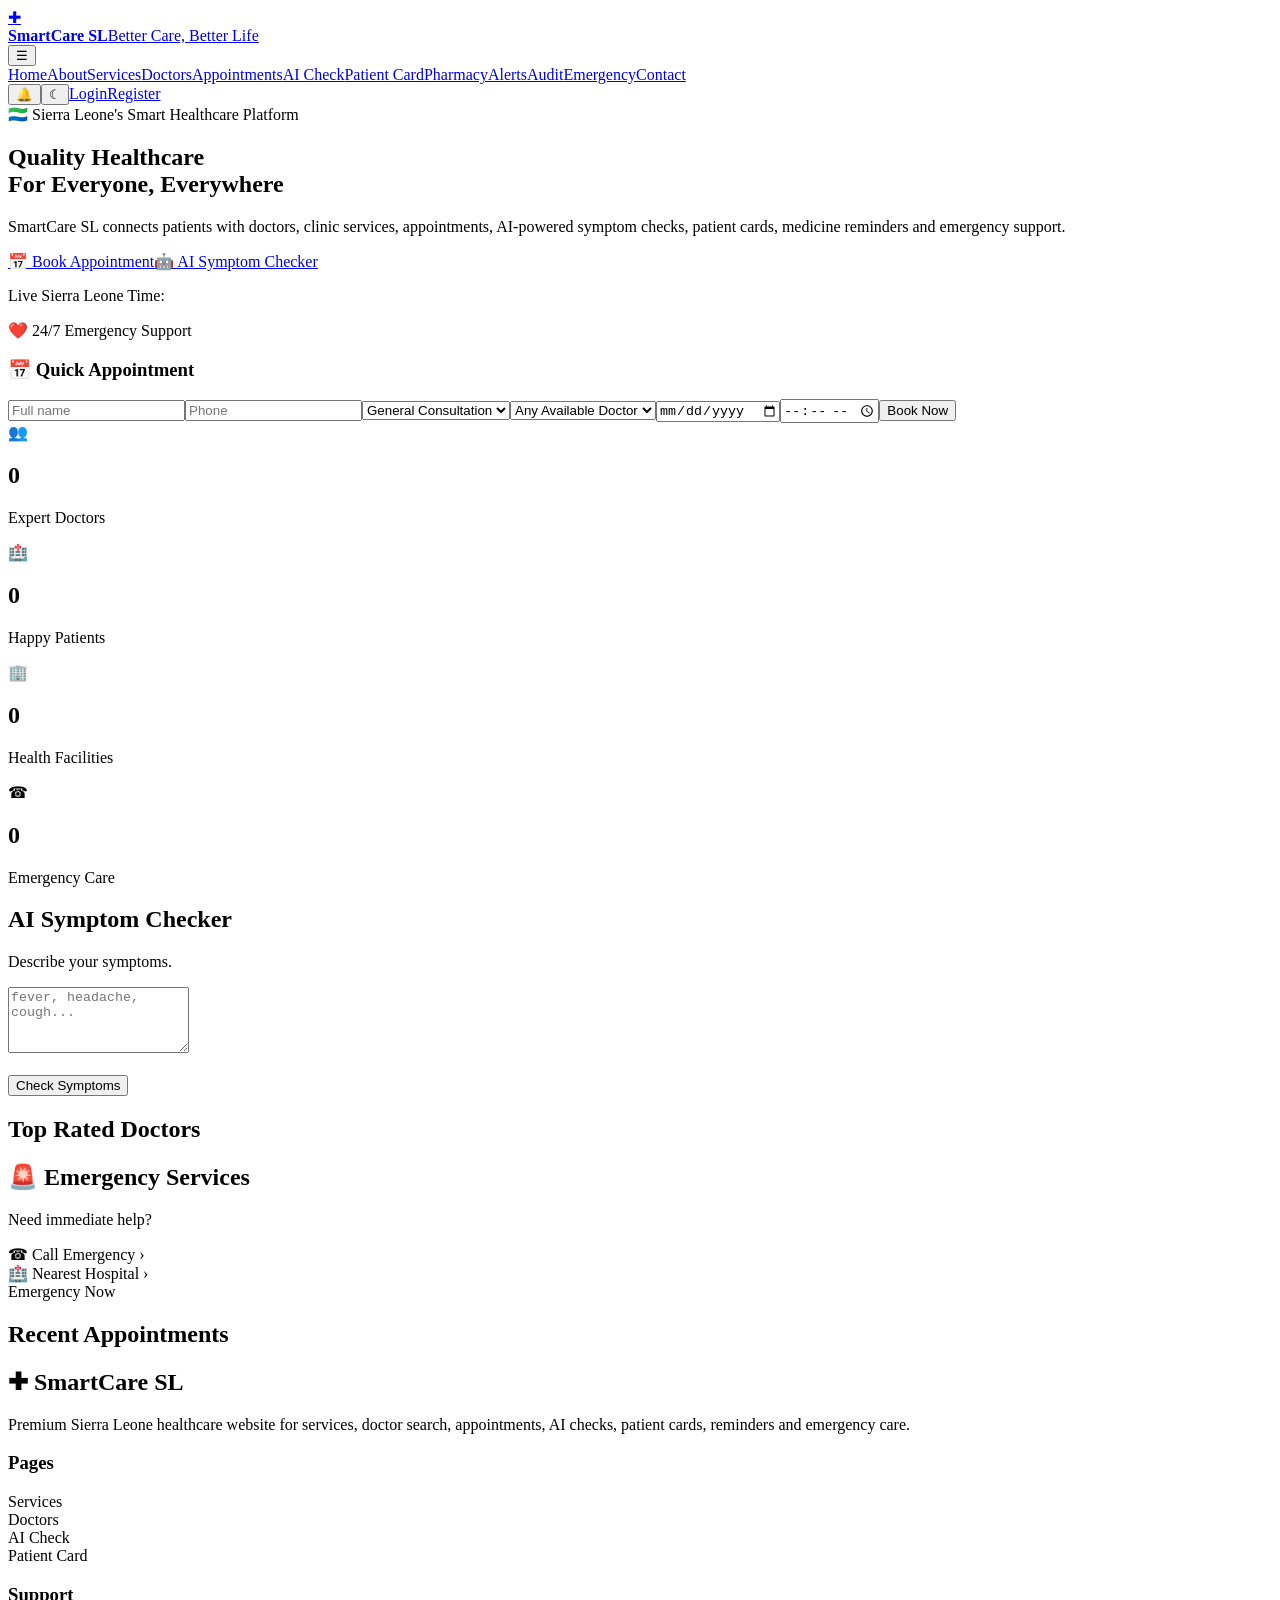
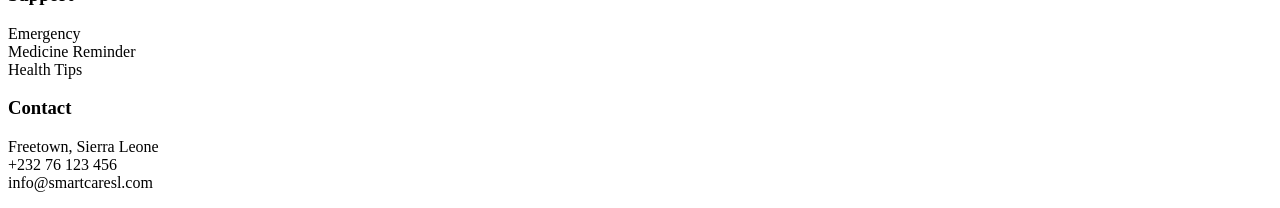
==== index.html @ 4ca28611 "last commit" ====
<!DOCTYPE html><html><head><meta charset="UTF-8"><meta name="viewport" content="width=device-width, initial-scale=1.0"><title>Home | SmartCare SL</title><link rel="stylesheet" href="css/style.css"></head><body><nav class="nav"><div class="container"><a class="logo" href="index.html"><div class="logo-mark">✚</div><div><strong>SmartCare SL</strong><span>Better Care, Better Life</span></div></a><button class="icon-btn mobile" onclick="nav()">☰</button><div class="menu"><a href="index.html">Home</a><a href="about.html">About</a><a href="services.html">Services</a><a href="doctors.html">Doctors</a><a href="appointments.html">Appointments</a><a href="ai-check.html">AI Check</a><a href="patient-card.html">Patient Card</a><a href="pharmacy.html">Pharmacy</a><a href="alerts.html">Alerts</a><a href="audit.html">Audit</a><a href="emergency.html">Emergency</a><a href="contact.html">Contact</a></div><div class="actions"><button class="icon-btn" onclick="location.href='alerts.html'">🔔</button><button class="icon-btn" onclick="toggleDark()">☾</button><a class="btn secondary" href="login.html">Login</a><a class="btn" href="appointments.html">Register</a></div></div></nav><section class="hero"><div class="container"><div><span class="badge">🇸🇱 Sierra Leone's Smart Healthcare Platform</span><h1>Quality Healthcare<br>For <span>Everyone, Everywhere</span></h1><p>SmartCare SL connects patients with doctors, clinic services, appointments, AI-powered symptom checks, patient cards, medicine reminders and emergency support.</p><div class="hero-buttons"><a class="btn" href="appointments.html">📅 Book Appointment</a><a class="btn secondary" href="ai-check.html">🤖 AI Symptom Checker</a></div><p>Live Sierra Leone Time: <b id="clock"></b></p></div><div class="hero-visual"><div class="doctor-card-hero"></div><div class="emergency-chip">❤️ 24/7 Emergency Support</div><div class="appointment-widget"><h3>📅 Quick Appointment</h3><input id="apptName" placeholder="Full name"><input id="apptPhone" placeholder="Phone"><select id="apptService"><option>General Consultation</option><option>Dental Care</option><option>Maternity Care</option><option>Laboratory Services</option></select><select id="apptDoctor"><option>Any Available Doctor</option><option>Dr. Aminata Koroma</option><option>Dr. Ibrahim Kamara</option></select><input id="apptDate" type="date"><input id="apptTime" type="time"><button class="btn" onclick="bookAppointment()">Book Now</button></div></div></div></section><section class="stats"><div class="container stats-grid"><div class="stat"><div class="stat-icon">👥</div><div><h2 data-count="50">0</h2><p>Expert Doctors</p></div></div><div class="stat"><div class="stat-icon">🏥</div><div><h2 data-count="10000">0</h2><p>Happy Patients</p></div></div><div class="stat"><div class="stat-icon">🏢</div><div><h2 data-count="25">0</h2><p>Health Facilities</p></div></div><div class="stat"><div class="stat-icon">☎</div><div><h2 data-count="24">0</h2><p>Emergency Care</p></div></div></div></section><section class="section"><div class="container dashboard-grid"><div class="panel ai-panel"><h2>AI Symptom Checker</h2><p>Describe your symptoms.</p><textarea id="symptomText" rows="4" placeholder="fever, headache, cough..."></textarea><br><br><button class="btn" onclick="checkSymptoms()">Check Symptoms</button><div id="symptomResult"></div></div><div class="panel"><h2>Top Rated Doctors</h2><div class="doctor-row" id="doctorBox"></div></div><div class="panel emergency-panel"><h2>🚨 Emergency Services</h2><p>Need immediate help?</p><div class="em-item">☎ Call Emergency <span>›</span></div><div class="em-item">🏥 Nearest Hospital <span>›</span></div><div class="red-alert">Emergency Now</div></div></div></section><section class="section"><div class="container"><div class="panel"><h2>Recent Appointments</h2><div id="appointmentsList"></div></div></div></section><footer class="footer"><div class="container footer-grid"><div><h2>✚ SmartCare SL</h2><p>Premium Sierra Leone healthcare website for services, doctor search, appointments, AI checks, patient cards, reminders and emergency care.</p></div><div><h3>Pages</h3><a>Services</a><br><a>Doctors</a><br><a>AI Check</a><br><a>Patient Card</a></div><div><h3>Support</h3><a>Emergency</a><br><a>Medicine Reminder</a><br><a>Health Tips</a></div><div><h3>Contact</h3><p>Freetown, Sierra Leone<br>+232 76 123 456<br>info@smartcaresl.com</p></div></div></footer><div id="modal" class="modal hidden"></div><script src="js/app.js"></script></body></html>
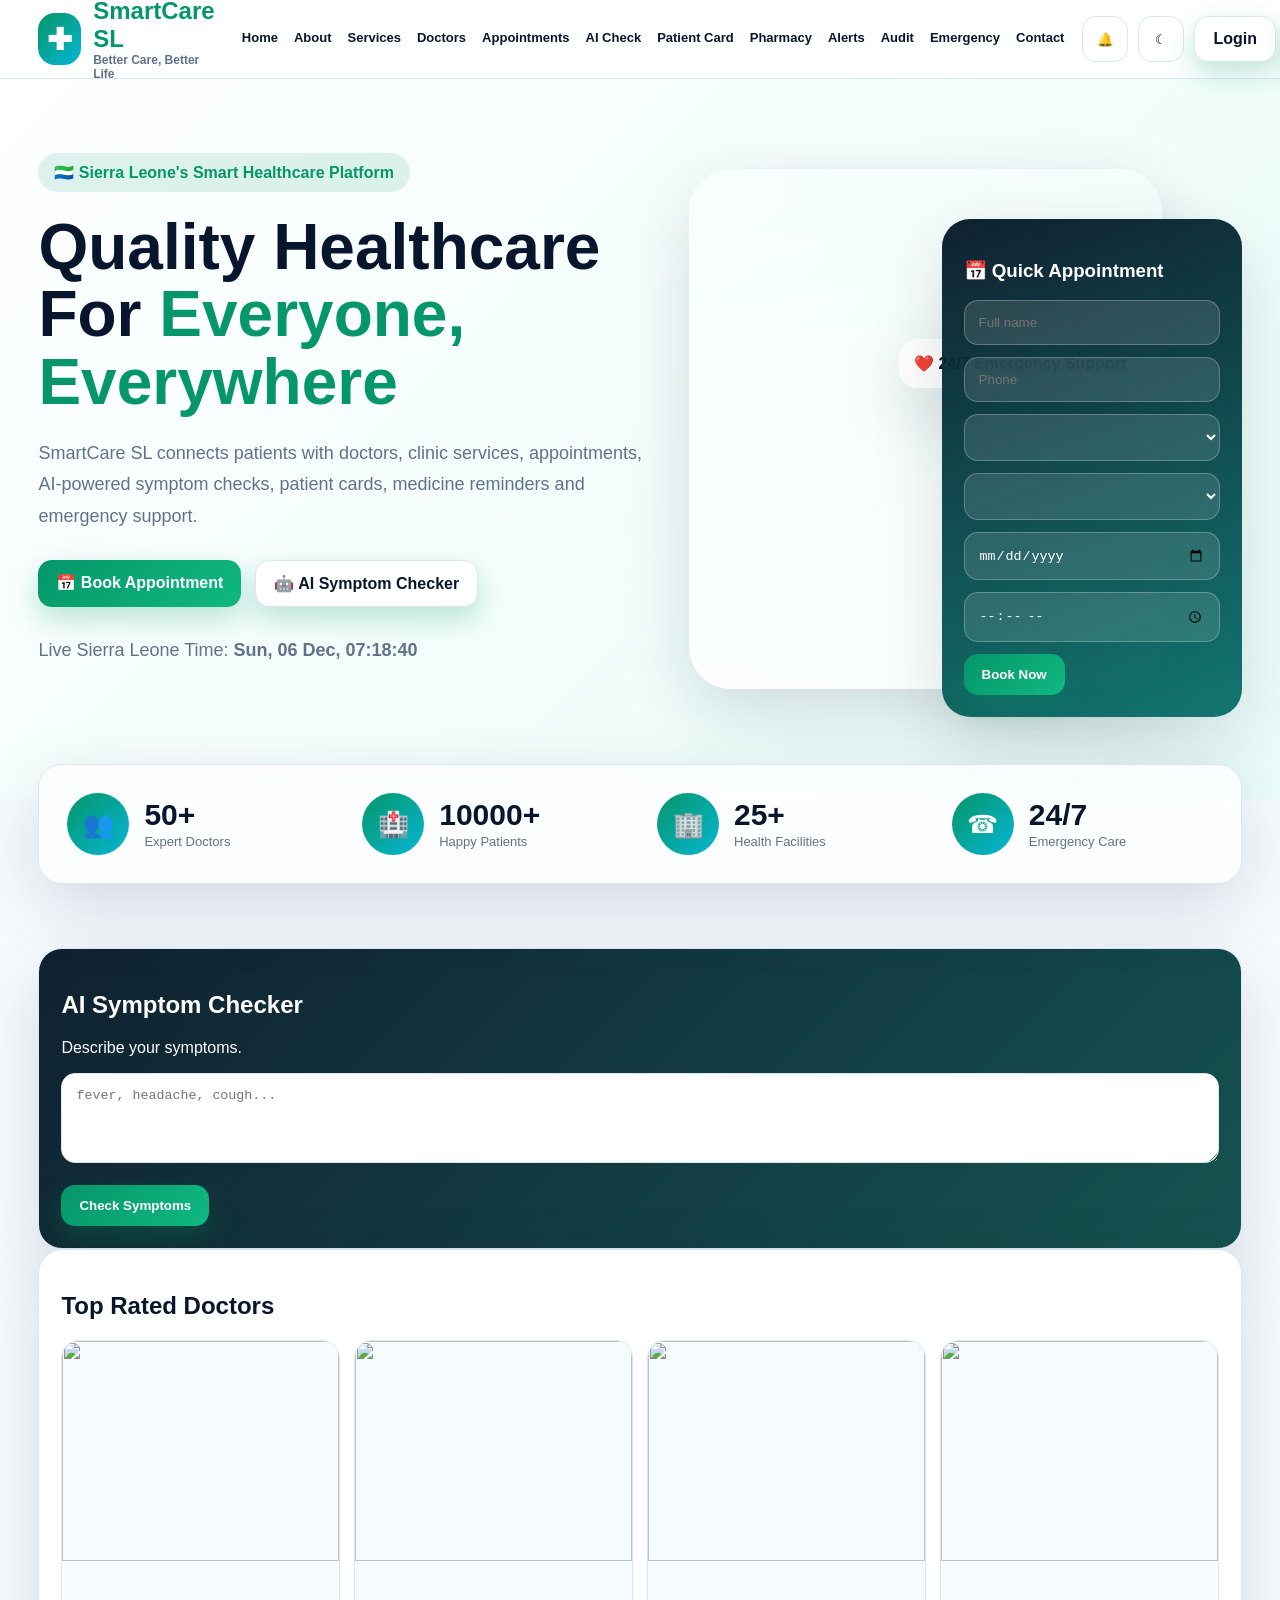
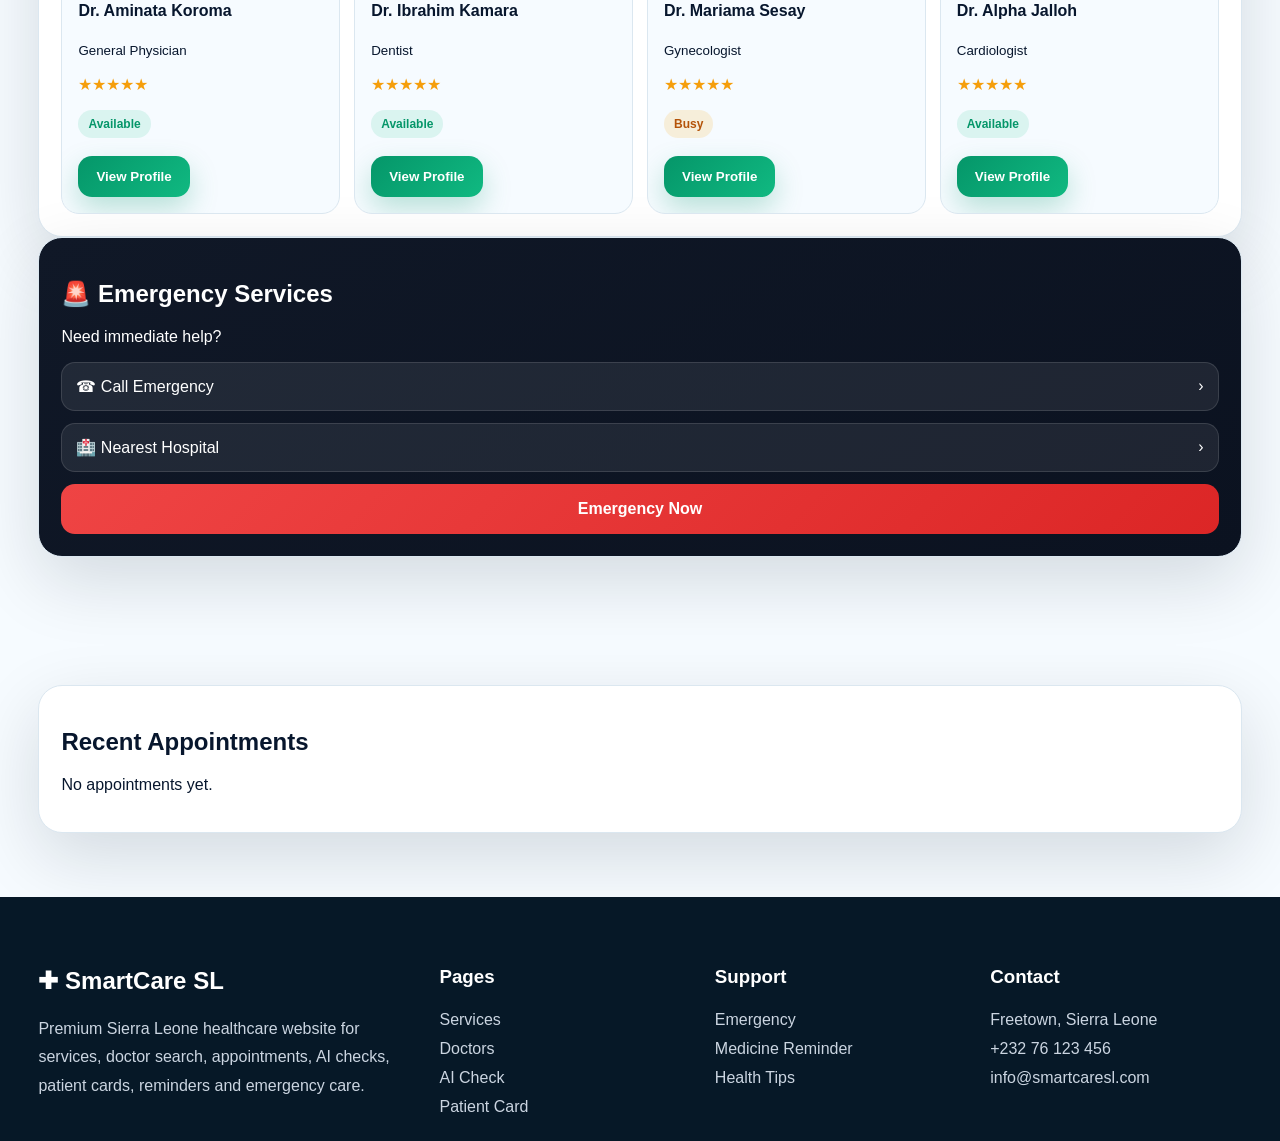
==== commit 446cd79d: "added js and css" ====
--- a/index.html
+++ b/index.html
@@ -1 +1,179 @@
-<!DOCTYPE html><html><head><meta charset="UTF-8"><meta name="viewport" content="width=device-width, initial-scale=1.0"><title>Home | SmartCare SL</title><link rel="stylesheet" href="css/style.css"></head><body><nav class="nav"><div class="container"><a class="logo" href="index.html"><div class="logo-mark">✚</div><div><strong>SmartCare SL</strong><span>Better Care, Better Life</span></div></a><button class="icon-btn mobile" onclick="nav()">☰</button><div class="menu"><a href="index.html">Home</a><a href="about.html">About</a><a href="services.html">Services</a><a href="doctors.html">Doctors</a><a href="appointments.html">Appointments</a><a href="ai-check.html">AI Check</a><a href="patient-card.html">Patient Card</a><a href="pharmacy.html">Pharmacy</a><a href="alerts.html">Alerts</a><a href="audit.html">Audit</a><a href="emergency.html">Emergency</a><a href="contact.html">Contact</a></div><div class="actions"><button class="icon-btn" onclick="location.href='alerts.html'">🔔</button><button class="icon-btn" onclick="toggleDark()">☾</button><a class="btn secondary" href="login.html">Login</a><a class="btn" href="appointments.html">Register</a></div></div></nav><section class="hero"><div class="container"><div><span class="badge">🇸🇱 Sierra Leone's Smart Healthcare Platform</span><h1>Quality Healthcare<br>For <span>Everyone, Everywhere</span></h1><p>SmartCare SL connects patients with doctors, clinic services, appointments, AI-powered symptom checks, patient cards, medicine reminders and emergency support.</p><div class="hero-buttons"><a class="btn" href="appointments.html">📅 Book Appointment</a><a class="btn secondary" href="ai-check.html">🤖 AI Symptom Checker</a></div><p>Live Sierra Leone Time: <b id="clock"></b></p></div><div class="hero-visual"><div class="doctor-card-hero"></div><div class="emergency-chip">❤️ 24/7 Emergency Support</div><div class="appointment-widget"><h3>📅 Quick Appointment</h3><input id="apptName" placeholder="Full name"><input id="apptPhone" placeholder="Phone"><select id="apptService"><option>General Consultation</option><option>Dental Care</option><option>Maternity Care</option><option>Laboratory Services</option></select><select id="apptDoctor"><option>Any Available Doctor</option><option>Dr. Aminata Koroma</option><option>Dr. Ibrahim Kamara</option></select><input id="apptDate" type="date"><input id="apptTime" type="time"><button class="btn" onclick="bookAppointment()">Book Now</button></div></div></div></section><section class="stats"><div class="container stats-grid"><div class="stat"><div class="stat-icon">👥</div><div><h2 data-count="50">0</h2><p>Expert Doctors</p></div></div><div class="stat"><div class="stat-icon">🏥</div><div><h2 data-count="10000">0</h2><p>Happy Patients</p></div></div><div class="stat"><div class="stat-icon">🏢</div><div><h2 data-count="25">0</h2><p>Health Facilities</p></div></div><div class="stat"><div class="stat-icon">☎</div><div><h2 data-count="24">0</h2><p>Emergency Care</p></div></div></div></section><section class="section"><div class="container dashboard-grid"><div class="panel ai-panel"><h2>AI Symptom Checker</h2><p>Describe your symptoms.</p><textarea id="symptomText" rows="4" placeholder="fever, headache, cough..."></textarea><br><br><button class="btn" onclick="checkSymptoms()">Check Symptoms</button><div id="symptomResult"></div></div><div class="panel"><h2>Top Rated Doctors</h2><div class="doctor-row" id="doctorBox"></div></div><div class="panel emergency-panel"><h2>🚨 Emergency Services</h2><p>Need immediate help?</p><div class="em-item">☎ Call Emergency <span>›</span></div><div class="em-item">🏥 Nearest Hospital <span>›</span></div><div class="red-alert">Emergency Now</div></div></div></section><section class="section"><div class="container"><div class="panel"><h2>Recent Appointments</h2><div id="appointmentsList"></div></div></div></section><footer class="footer"><div class="container footer-grid"><div><h2>✚ SmartCare SL</h2><p>Premium Sierra Leone healthcare website for services, doctor search, appointments, AI checks, patient cards, reminders and emergency care.</p></div><div><h3>Pages</h3><a>Services</a><br><a>Doctors</a><br><a>AI Check</a><br><a>Patient Card</a></div><div><h3>Support</h3><a>Emergency</a><br><a>Medicine Reminder</a><br><a>Health Tips</a></div><div><h3>Contact</h3><p>Freetown, Sierra Leone<br>+232 76 123 456<br>info@smartcaresl.com</p></div></div></footer><div id="modal" class="modal hidden"></div><script src="js/app.js"></script></body></html>+<!doctype html>
+<html>
+  <head>
+    <meta charset="UTF-8" />
+    <meta name="viewport" content="width=device-width, initial-scale=1.0" />
+    <title>Home | SmartCare SL</title>
+    <link rel="stylesheet" href="css/style.css" />
+  </head>
+  <body>
+    <nav class="nav">
+      <div class="container">
+        <a class="logo" href="index.html"
+          ><div class="logo-mark">✚</div>
+          <div>
+            <strong>SmartCare SL</strong><span>Better Care, Better Life</span>
+          </div></a
+        ><button class="icon-btn mobile" onclick="nav()">☰</button>
+        <div class="menu">
+          <a href="index.html">Home</a><a href="about.html">About</a
+          ><a href="services.html">Services</a><a href="doctors.html">Doctors</a
+          ><a href="appointments.html">Appointments</a
+          ><a href="ai-check.html">AI Check</a
+          ><a href="patient-card.html">Patient Card</a
+          ><a href="pharmacy.html">Pharmacy</a><a href="alerts.html">Alerts</a
+          ><a href="audit.html">Audit</a><a href="emergency.html">Emergency</a
+          ><a href="contact.html">Contact</a>
+        </div>
+        <div class="actions">
+          <button class="icon-btn" onclick="location.href = 'alerts.html'">
+            🔔</button
+          ><button class="icon-btn" onclick="toggleDark()">☾</button
+          ><a class="btn secondary" href="login.html">Login</a
+          ><a class="btn" href="appointments.html">Register</a>
+        </div>
+      </div>
+    </nav>
+    <section class="hero">
+      <div class="container">
+        <div>
+          <span class="badge">🇸🇱 Sierra Leone's Smart Healthcare Platform</span>
+          <h1>Quality Healthcare<br />For <span>Everyone, Everywhere</span></h1>
+          <p>
+            SmartCare SL connects patients with doctors, clinic services,
+            appointments, AI-powered symptom checks, patient cards, medicine
+            reminders and emergency support.
+          </p>
+          <div class="hero-buttons">
+            <a class="btn" href="appointments.html">📅 Book Appointment</a
+            ><a class="btn secondary" href="ai-check.html"
+              >🤖 AI Symptom Checker</a
+            >
+          </div>
+          <p>Live Sierra Leone Time: <b id="clock"></b></p>
+        </div>
+        <div class="hero-visual">
+          <div class="doctor-card-hero"></div>
+          <div class="emergency-chip">❤️ 24/7 Emergency Support</div>
+          <div class="appointment-widget">
+            <h3>📅 Quick Appointment</h3>
+            <input id="apptName" placeholder="Full name" /><input
+              id="apptPhone"
+              placeholder="Phone"
+            /><select id="apptService">
+              <option>General Consultation</option>
+              <option>Dental Care</option>
+              <option>Maternity Care</option>
+              <option>Laboratory Services</option></select
+            ><select id="apptDoctor">
+              <option>Any Available Doctor</option>
+              <option>Dr. Aminata Koroma</option>
+              <option>Dr. Ibrahim Kamara</option></select
+            ><input id="apptDate" type="date" /><input
+              id="apptTime"
+              type="time"
+            /><button class="btn" onclick="bookAppointment()">Book Now</button>
+          </div>
+        </div>
+      </div>
+    </section>
+    <section class="stats">
+      <div class="container stats-grid">
+        <div class="stat">
+          <div class="stat-icon">👥</div>
+          <div>
+            <h2 data-count="50">0</h2>
+            <p>Expert Doctors</p>
+          </div>
+        </div>
+        <div class="stat">
+          <div class="stat-icon">🏥</div>
+          <div>
+            <h2 data-count="10000">0</h2>
+            <p>Happy Patients</p>
+          </div>
+        </div>
+        <div class="stat">
+          <div class="stat-icon">🏢</div>
+          <div>
+            <h2 data-count="25">0</h2>
+            <p>Health Facilities</p>
+          </div>
+        </div>
+        <div class="stat">
+          <div class="stat-icon">☎</div>
+          <div>
+            <h2 data-count="24">0</h2>
+            <p>Emergency Care</p>
+          </div>
+        </div>
+      </div>
+    </section>
+    <section class="section">
+      <div class="container dashboard-grid">
+        <div class="panel ai-panel">
+          <h2>AI Symptom Checker</h2>
+          <p>Describe your symptoms.</p>
+          <textarea
+            id="symptomText"
+            rows="4"
+            placeholder="fever, headache, cough..."
+          ></textarea
+          ><br /><br /><button class="btn" onclick="checkSymptoms()">
+            Check Symptoms
+          </button>
+          <div id="symptomResult"></div>
+        </div>
+        <div class="panel">
+          <h2>Top Rated Doctors</h2>
+          <div class="doctor-row" id="doctorBox"></div>
+        </div>
+        <div class="panel emergency-panel">
+          <h2>🚨 Emergency Services</h2>
+          <p>Need immediate help?</p>
+          <div class="em-item">☎ Call Emergency <span>›</span></div>
+          <div class="em-item">🏥 Nearest Hospital <span>›</span></div>
+          <div class="red-alert">Emergency Now</div>
+        </div>
+      </div>
+    </section>
+    <section class="section">
+      <div class="container">
+        <div class="panel">
+          <h2>Recent Appointments</h2>
+          <div id="appointmentsList"></div>
+        </div>
+      </div>
+    </section>
+    <footer class="footer">
+      <div class="container footer-grid">
+        <div>
+          <h2>✚ SmartCare SL</h2>
+          <p>
+            Premium Sierra Leone healthcare website for services, doctor search,
+            appointments, AI checks, patient cards, reminders and emergency
+            care.
+          </p>
+        </div>
+        <div>
+          <h3>Pages</h3>
+          <a>Services</a><br /><a>Doctors</a><br /><a>AI Check</a><br /><a
+            >Patient Card</a
+          >
+        </div>
+        <div>
+          <h3>Support</h3>
+          <a>Emergency</a><br /><a>Medicine Reminder</a><br /><a>Health Tips</a>
+        </div>
+        <div>
+          <h3>Contact</h3>
+          <p>
+            Freetown, Sierra Leone<br />+232 76 123 456<br />info@smartcaresl.com
+          </p>
+        </div>
+      </div>
+    </footer>
+    <div id="modal" class="modal hidden"></div>
+    <script src="js/app.js"></script>
+  </body>
+</html>
--- a/css/style.css
+++ b/css/style.css
@@ -0,0 +1,4 @@
+
+:root{--bg:#f6fbff;--card:#fff;--text:#07162d;--muted:#60728a;--line:#dbe7f0;--green:#059669;--green2:#10b981;--cyan:#06b6d4;--red:#ef4444;--orange:#f59e0b;--dark:#061827;--shadow:0 24px 70px rgba(2,20,35,.14)}
+.dark{--bg:#06111f;--card:#0b1f33;--text:#eaf7ff;--muted:#9fb3c8;--line:rgba(255,255,255,.12);--shadow:0 24px 70px rgba(0,0,0,.35)}
+*{box-sizing:border-box}body{margin:0;font-family:Segoe UI,Tahoma,Arial,sans-serif;background:var(--bg);color:var(--text)}a{text-decoration:none;color:inherit}.container{width:min(1240px,94%);margin:auto}.nav{position:sticky;top:0;z-index:50;background:rgba(255,255,255,.86);backdrop-filter:blur(18px);border-bottom:1px solid var(--line)}.dark .nav{background:rgba(8,25,43,.86)}.nav .container{height:78px;display:flex;align-items:center;justify-content:space-between;gap:18px}.logo{display:flex;align-items:center;gap:12px;font-weight:900}.logo-mark{width:52px;height:52px;border-radius:17px;background:linear-gradient(135deg,var(--green),var(--cyan));color:white;display:grid;place-items:center;font-size:30px}.logo strong{font-size:24px;color:var(--green)}.logo span{display:block;font-size:12px;color:var(--muted)}.menu{display:flex;gap:16px;font-size:13px;font-weight:800}.menu a{padding:28px 0;border-bottom:3px solid transparent;white-space:nowrap}.menu a:hover{color:var(--green);border-bottom-color:var(--green)}.actions{display:flex;gap:10px}.btn{border:0;border-radius:14px;padding:13px 18px;font-weight:900;cursor:pointer;background:linear-gradient(135deg,var(--green),var(--green2));color:white;box-shadow:0 12px 28px rgba(5,150,105,.25)}.btn.secondary{background:var(--card);color:var(--text);border:1px solid var(--line)}.btn.red{background:linear-gradient(135deg,#ef4444,#dc2626)}.icon-btn{width:46px;height:46px;border-radius:14px;border:1px solid var(--line);background:var(--card);display:grid;place-items:center;cursor:pointer}.mobile{display:none}.hero{min-height:720px;background:linear-gradient(135deg,rgba(255,255,255,.90),rgba(221,253,245,.55)),url('https://images.unsplash.com/photo-1505751172876-fa1923c5c528?auto=format&fit=crop&w=1800&q=80') center/cover}.dark .hero{background:linear-gradient(135deg,rgba(6,17,31,.92),rgba(6,40,50,.75)),url('https://images.unsplash.com/photo-1505751172876-fa1923c5c528?auto=format&fit=crop&w=1800&q=80') center/cover}.hero .container{display:grid;grid-template-columns:1.05fr .95fr;gap:40px;align-items:center;padding:70px 0 35px}.badge{display:inline-flex;background:rgba(5,150,105,.12);color:var(--green);padding:10px 16px;border-radius:999px;font-weight:900}.hero h1{font-size:64px;line-height:1.05;margin:22px 0}.hero h1 span{color:var(--green)}.hero p{font-size:18px;line-height:1.75;color:var(--muted)}.hero-buttons{display:flex;gap:14px;margin:28px 0;flex-wrap:wrap}.hero-visual{position:relative;min-height:540px}.doctor-card-hero{position:absolute;inset:20px 80px 0 0;border-radius:42px;background:linear-gradient(180deg,rgba(255,255,255,.15),rgba(255,255,255,.8)),url('https://images.unsplash.com/photo-1559839734-2b71ea197ec2?auto=format&fit=crop&w=900&q=80') center/cover;box-shadow:var(--shadow)}.appointment-widget{position:absolute;right:0;top:70px;width:300px;background:linear-gradient(160deg,rgba(6,24,39,.96),rgba(5,110,103,.94));color:white;border-radius:28px;padding:22px;box-shadow:var(--shadow)}.appointment-widget input,.appointment-widget select{background:rgba(255,255,255,.12);border:1px solid rgba(255,255,255,.25);color:white;margin-bottom:12px}.appointment-widget option{color:#111}.emergency-chip{position:absolute;left:210px;top:190px;background:var(--card);border-radius:18px;padding:15px;box-shadow:var(--shadow);font-weight:900}.stats{margin-top:-35px;position:relative;z-index:3}.stats-grid{display:grid;grid-template-columns:repeat(4,1fr);gap:14px;background:rgba(255,255,255,.75);backdrop-filter:blur(18px);border:1px solid var(--line);border-radius:24px;padding:18px;box-shadow:var(--shadow)}.stat{display:flex;gap:15px;align-items:center;padding:10px}.stat-icon{width:62px;height:62px;border-radius:50%;display:grid;place-items:center;color:white;font-size:25px;background:linear-gradient(135deg,var(--green),var(--cyan))}.stat h2{margin:0;font-size:30px}.stat p{margin:2px 0;color:var(--muted);font-size:13px}.section{padding:64px 0}.page-hero{padding:70px 0;background:linear-gradient(135deg,var(--green),var(--cyan));color:white;text-align:center}.page-hero h1{font-size:46px;margin:0}.grid{display:grid;gap:22px}.dashboard-grid{grid-template-columns:1fr 1.45fr .95fr}.card-grid{grid-template-columns:repeat(3,1fr)}.doctor-row{display:grid;grid-template-columns:repeat(4,1fr);gap:14px}.panel,.card,.med-card{background:var(--card);border:1px solid var(--line);border-radius:24px;box-shadow:var(--shadow);padding:22px;overflow:hidden}.card{padding:0;transition:.25s}.card:hover{transform:translateY(-8px)}.card img,.doc-mini img{height:220px;width:100%;object-fit:cover}.doc-mini{border:1px solid var(--line);border-radius:18px;overflow:hidden;background:var(--bg)}.doc-mini div,.card-body{padding:16px}.ai-panel{background:linear-gradient(135deg,rgba(6,24,39,.96),rgba(4,70,68,.93));color:white}.emergency-panel{background:linear-gradient(150deg,#101827,#0b1220);color:white}.em-item{background:rgba(255,255,255,.08);border:1px solid rgba(255,255,255,.12);border-radius:14px;padding:14px;margin:12px 0;display:flex;justify-content:space-between}.red-alert{background:linear-gradient(135deg,#ef4444,#dc2626);padding:16px;border-radius:14px;text-align:center;font-weight:900}.search-tools{display:grid;grid-template-columns:1.3fr 1fr 1fr;gap:14px;margin-bottom:22px}.form-grid{display:grid;grid-template-columns:1fr 1fr;gap:24px}.form{display:grid;gap:14px}input,select,textarea{width:100%;border:1px solid var(--line);border-radius:14px;padding:14px;background:var(--card);color:var(--text);outline:0}.card-preview{min-height:220px;background:var(--bg);border:1px dashed var(--line);border-radius:18px;padding:18px}.patient-card{background:var(--card);border:2px solid var(--green);border-radius:18px;padding:18px}.patient-head{display:flex;justify-content:space-between;font-weight:900;color:var(--green)}.patient-body{display:grid;grid-template-columns:110px 1fr 88px;gap:15px;align-items:center}.photo-box{height:110px;border-radius:14px;background:#dff7f0;display:grid;place-items:center;overflow:hidden}.photo-box img{width:100%;height:100%;object-fit:cover}.qr{width:88px;height:88px;background:repeating-linear-gradient(45deg,#111 0 5px,#fff 5px 10px)}.status-pill{display:inline-flex;border-radius:999px;padding:7px 10px;font-size:12px;font-weight:900;background:rgba(16,185,129,.12);color:var(--green)}.status-pill.warn{background:rgba(245,158,11,.15);color:#b45309}.status-pill.red{background:rgba(239,68,68,.14);color:#dc2626}.actions-row{display:flex;flex-wrap:wrap;gap:10px;margin-top:14px}.modal{position:fixed;inset:0;background:rgba(2,6,23,.58);display:grid;place-items:center;z-index:200;padding:18px}.modal.hidden{display:none}.modal-card{width:min(760px,96%);max-height:88vh;overflow:auto;background:var(--card);border:1px solid var(--line);border-radius:24px;box-shadow:var(--shadow);padding:24px}.modal-head{display:flex;justify-content:space-between}.close-btn{border:0;background:var(--red);color:white;border-radius:12px;padding:10px 14px;cursor:pointer;font-weight:900}.detail-grid{display:grid;grid-template-columns:repeat(2,minmax(180px,1fr));gap:12px}.detail-item{background:var(--bg);border:1px solid var(--line);border-radius:16px;padding:13px}.table-wrap{overflow:auto}.data-table{width:100%;border-collapse:collapse;min-width:780px}.data-table th,.data-table td{padding:14px;border-bottom:1px solid var(--line);text-align:left}.data-table th{background:rgba(16,185,129,.08);color:var(--green)}.low-stock{border-left:6px solid var(--red)}.audit-line{display:flex;gap:12px;align-items:flex-start;background:var(--card);border:1px solid var(--line);border-radius:16px;padding:14px;margin-bottom:10px}.audit-dot{width:14px;height:14px;background:var(--green);border-radius:50%;margin-top:5px}.toast{position:fixed;right:22px;bottom:22px;background:linear-gradient(135deg,var(--green),var(--cyan));color:white;padding:14px 18px;border-radius:16px;box-shadow:var(--shadow);z-index:999;font-weight:900}.hidden{display:none!important}.stars{color:#f59e0b}.footer{background:var(--dark);color:white;padding:50px 0 20px}.footer-grid{display:grid;grid-template-columns:1.5fr repeat(3,1fr);gap:24px}.footer p,.footer a{color:#cbd5e1;line-height:1.8}@media(max-width:1000px){.mobile{display:grid}.menu{display:none;position:absolute;top:78px;left:0;right:0;background:var(--card);flex-direction:column;padding:15px}.menu.open{display:flex}.actions .btn{display:none}.hero .container,.dashboard-grid,.form-grid{grid-template-columns:1fr}.hero h1{font-size:44px}.appointment-widget,.emergency-chip,.doctor-card-hero{position:relative;inset:auto;margin:16px 0}.hero-visual{min-height:auto}.stats-grid,.card-grid,.doctor-row,.footer-grid{grid-template-columns:1fr 1fr}}@media(max-width:640px){.stats-grid,.card-grid,.doctor-row,.footer-grid,.search-tools{grid-template-columns:1fr}.hero h1{font-size:36px}.patient-body,.detail-grid{grid-template-columns:1fr}}
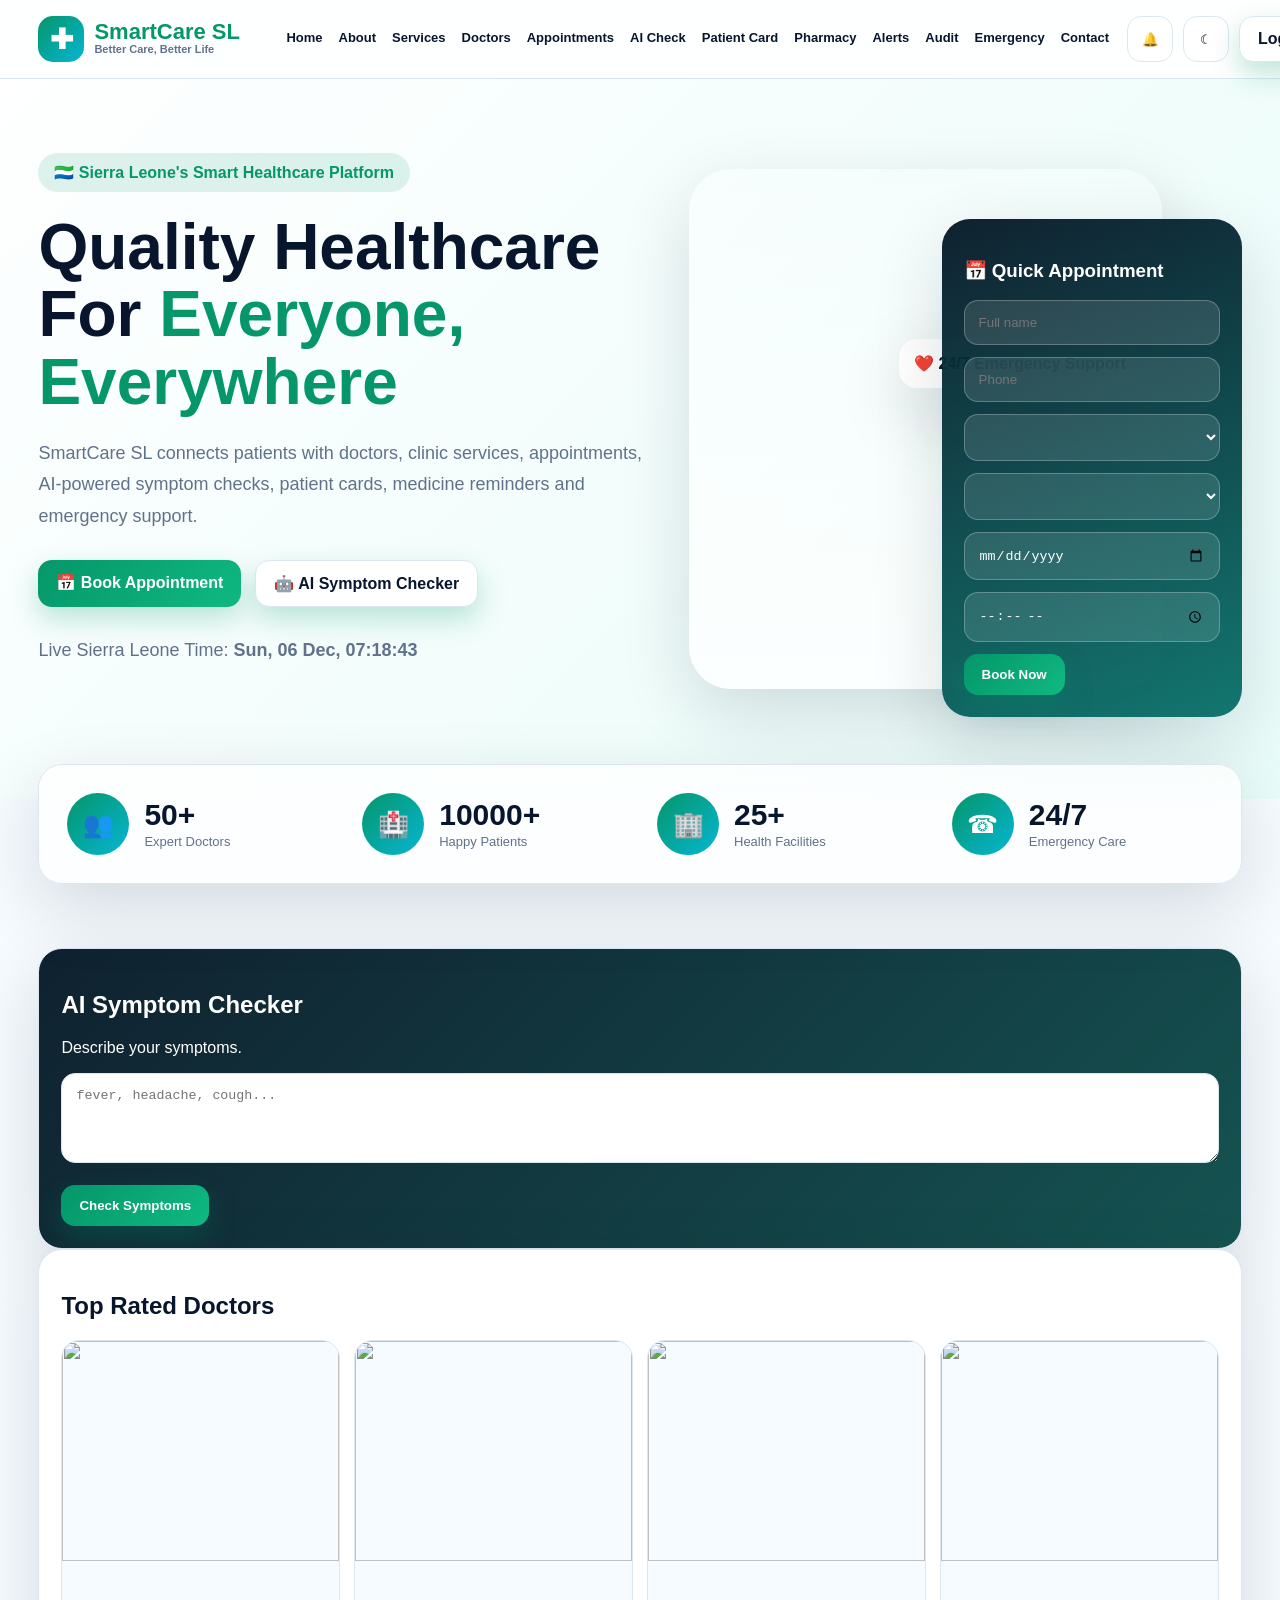
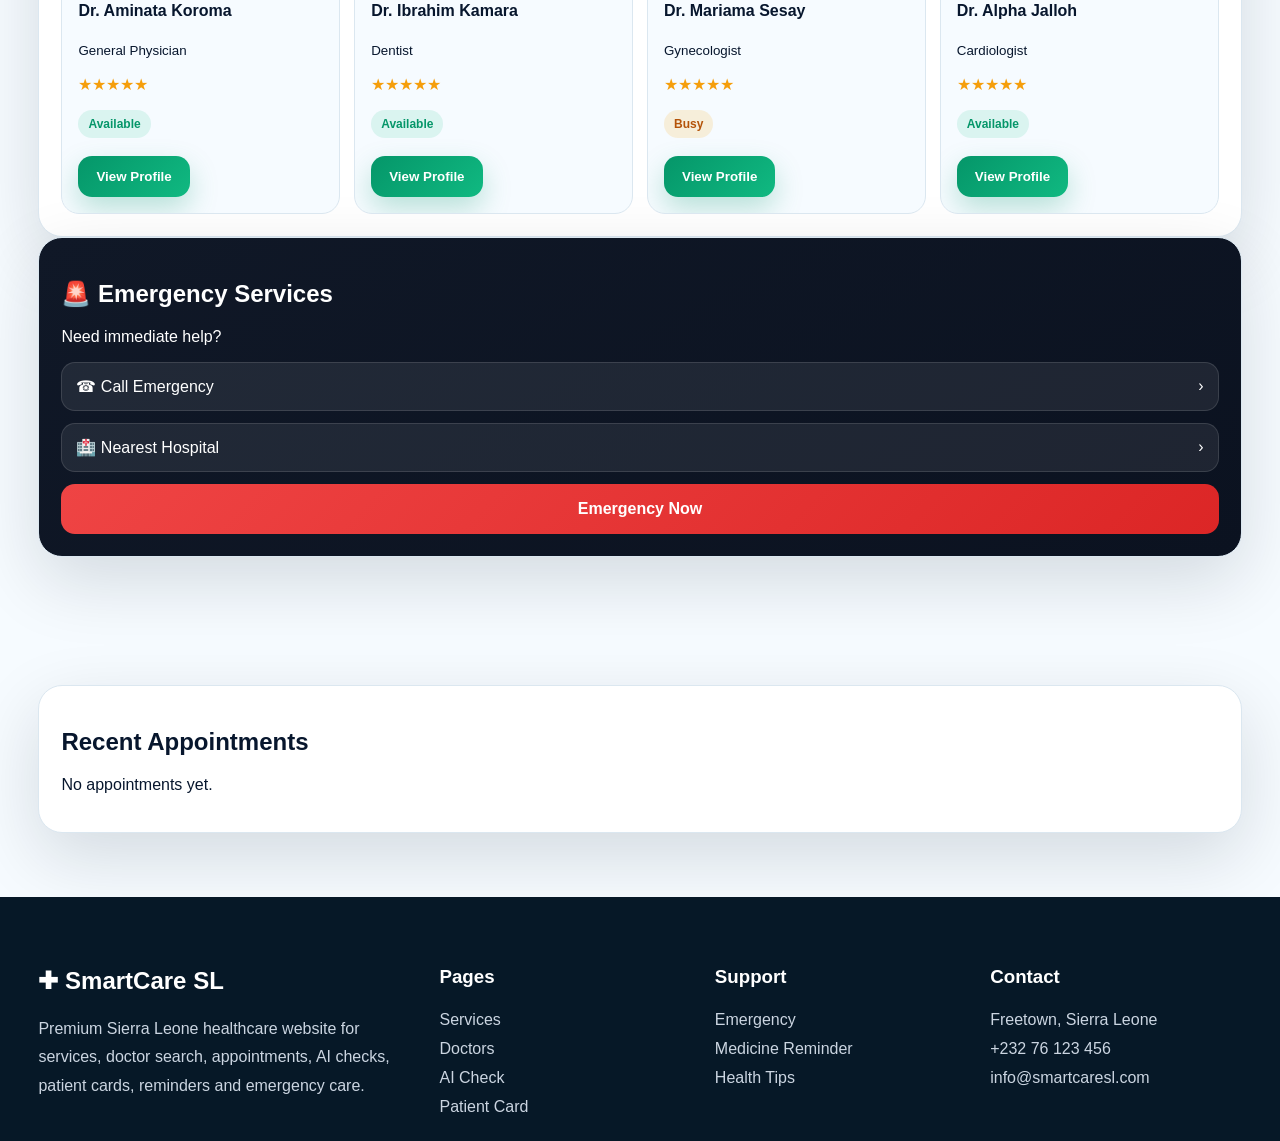
==== commit f1a328b7: "updated website" ====
--- a/index.html
+++ b/index.html
@@ -13,7 +13,7 @@
           ><div class="logo-mark">✚</div>
           <div>
             <strong>SmartCare SL</strong><span>Better Care, Better Life</span>
-          </div></a
+          </div></a 
         ><button class="icon-btn mobile" onclick="nav()">☰</button>
         <div class="menu">
           <a href="index.html">Home</a><a href="about.html">About</a
--- a/css/style.css
+++ b/css/style.css
@@ -1,4 +1,651 @@
+:root {
+  --bg: #f6fbff;
+  --card: #fff;
+  --text: #07162d;
+  --muted: #60728a;
+  --line: #dbe7f0;
+  --green: #059669;
+  --green2: #10b981;
+  --cyan: #06b6d4;
+  --red: #ef4444;
+  --orange: #f59e0b;
+  --dark: #061827;
+  --shadow: 0 24px 70px rgba(2, 20, 35, 0.14);
+}
+.dark {
+  --bg: #06111f;
+  --card: #0b1f33;
+  --text: #eaf7ff;
+  --muted: #9fb3c8;
+  --line: rgba(255, 255, 255, 0.12);
+  --shadow: 0 24px 70px rgba(0, 0, 0, 0.35);
+}
+* {
+  box-sizing: border-box;
+}
+body {
+  margin: 0;
+  font-family:
+    Segoe UI,
+    Tahoma,
+    Arial,
+    sans-serif;
+  background: var(--bg);
+  color: var(--text);
+}
+a {
+  text-decoration: none;
+  color: inherit;
+}
+.container {
+  width: min(1240px, 94%);
+  margin: auto;
+}
+.nav {
+  position: sticky;
+  top: 0;
+  z-index: 50;
+  background: rgba(255, 255, 255, 0.86);
+  backdrop-filter: blur(18px);
+  border-bottom: 1px solid var(--line);
+}
+.dark .nav {
+  background: rgba(8, 25, 43, 0.86);
+}
+.nav .container {
+  height: 78px;
+  display: flex;
+  align-items: center;
+  justify-content: space-between;
+  gap: 18px;
+}
 
-:root{--bg:#f6fbff;--card:#fff;--text:#07162d;--muted:#60728a;--line:#dbe7f0;--green:#059669;--green2:#10b981;--cyan:#06b6d4;--red:#ef4444;--orange:#f59e0b;--dark:#061827;--shadow:0 24px 70px rgba(2,20,35,.14)}
-.dark{--bg:#06111f;--card:#0b1f33;--text:#eaf7ff;--muted:#9fb3c8;--line:rgba(255,255,255,.12);--shadow:0 24px 70px rgba(0,0,0,.35)}
-*{box-sizing:border-box}body{margin:0;font-family:Segoe UI,Tahoma,Arial,sans-serif;background:var(--bg);color:var(--text)}a{text-decoration:none;color:inherit}.container{width:min(1240px,94%);margin:auto}.nav{position:sticky;top:0;z-index:50;background:rgba(255,255,255,.86);backdrop-filter:blur(18px);border-bottom:1px solid var(--line)}.dark .nav{background:rgba(8,25,43,.86)}.nav .container{height:78px;display:flex;align-items:center;justify-content:space-between;gap:18px}.logo{display:flex;align-items:center;gap:12px;font-weight:900}.logo-mark{width:52px;height:52px;border-radius:17px;background:linear-gradient(135deg,var(--green),var(--cyan));color:white;display:grid;place-items:center;font-size:30px}.logo strong{font-size:24px;color:var(--green)}.logo span{display:block;font-size:12px;color:var(--muted)}.menu{display:flex;gap:16px;font-size:13px;font-weight:800}.menu a{padding:28px 0;border-bottom:3px solid transparent;white-space:nowrap}.menu a:hover{color:var(--green);border-bottom-color:var(--green)}.actions{display:flex;gap:10px}.btn{border:0;border-radius:14px;padding:13px 18px;font-weight:900;cursor:pointer;background:linear-gradient(135deg,var(--green),var(--green2));color:white;box-shadow:0 12px 28px rgba(5,150,105,.25)}.btn.secondary{background:var(--card);color:var(--text);border:1px solid var(--line)}.btn.red{background:linear-gradient(135deg,#ef4444,#dc2626)}.icon-btn{width:46px;height:46px;border-radius:14px;border:1px solid var(--line);background:var(--card);display:grid;place-items:center;cursor:pointer}.mobile{display:none}.hero{min-height:720px;background:linear-gradient(135deg,rgba(255,255,255,.90),rgba(221,253,245,.55)),url('https://images.unsplash.com/photo-1505751172876-fa1923c5c528?auto=format&fit=crop&w=1800&q=80') center/cover}.dark .hero{background:linear-gradient(135deg,rgba(6,17,31,.92),rgba(6,40,50,.75)),url('https://images.unsplash.com/photo-1505751172876-fa1923c5c528?auto=format&fit=crop&w=1800&q=80') center/cover}.hero .container{display:grid;grid-template-columns:1.05fr .95fr;gap:40px;align-items:center;padding:70px 0 35px}.badge{display:inline-flex;background:rgba(5,150,105,.12);color:var(--green);padding:10px 16px;border-radius:999px;font-weight:900}.hero h1{font-size:64px;line-height:1.05;margin:22px 0}.hero h1 span{color:var(--green)}.hero p{font-size:18px;line-height:1.75;color:var(--muted)}.hero-buttons{display:flex;gap:14px;margin:28px 0;flex-wrap:wrap}.hero-visual{position:relative;min-height:540px}.doctor-card-hero{position:absolute;inset:20px 80px 0 0;border-radius:42px;background:linear-gradient(180deg,rgba(255,255,255,.15),rgba(255,255,255,.8)),url('https://images.unsplash.com/photo-1559839734-2b71ea197ec2?auto=format&fit=crop&w=900&q=80') center/cover;box-shadow:var(--shadow)}.appointment-widget{position:absolute;right:0;top:70px;width:300px;background:linear-gradient(160deg,rgba(6,24,39,.96),rgba(5,110,103,.94));color:white;border-radius:28px;padding:22px;box-shadow:var(--shadow)}.appointment-widget input,.appointment-widget select{background:rgba(255,255,255,.12);border:1px solid rgba(255,255,255,.25);color:white;margin-bottom:12px}.appointment-widget option{color:#111}.emergency-chip{position:absolute;left:210px;top:190px;background:var(--card);border-radius:18px;padding:15px;box-shadow:var(--shadow);font-weight:900}.stats{margin-top:-35px;position:relative;z-index:3}.stats-grid{display:grid;grid-template-columns:repeat(4,1fr);gap:14px;background:rgba(255,255,255,.75);backdrop-filter:blur(18px);border:1px solid var(--line);border-radius:24px;padding:18px;box-shadow:var(--shadow)}.stat{display:flex;gap:15px;align-items:center;padding:10px}.stat-icon{width:62px;height:62px;border-radius:50%;display:grid;place-items:center;color:white;font-size:25px;background:linear-gradient(135deg,var(--green),var(--cyan))}.stat h2{margin:0;font-size:30px}.stat p{margin:2px 0;color:var(--muted);font-size:13px}.section{padding:64px 0}.page-hero{padding:70px 0;background:linear-gradient(135deg,var(--green),var(--cyan));color:white;text-align:center}.page-hero h1{font-size:46px;margin:0}.grid{display:grid;gap:22px}.dashboard-grid{grid-template-columns:1fr 1.45fr .95fr}.card-grid{grid-template-columns:repeat(3,1fr)}.doctor-row{display:grid;grid-template-columns:repeat(4,1fr);gap:14px}.panel,.card,.med-card{background:var(--card);border:1px solid var(--line);border-radius:24px;box-shadow:var(--shadow);padding:22px;overflow:hidden}.card{padding:0;transition:.25s}.card:hover{transform:translateY(-8px)}.card img,.doc-mini img{height:220px;width:100%;object-fit:cover}.doc-mini{border:1px solid var(--line);border-radius:18px;overflow:hidden;background:var(--bg)}.doc-mini div,.card-body{padding:16px}.ai-panel{background:linear-gradient(135deg,rgba(6,24,39,.96),rgba(4,70,68,.93));color:white}.emergency-panel{background:linear-gradient(150deg,#101827,#0b1220);color:white}.em-item{background:rgba(255,255,255,.08);border:1px solid rgba(255,255,255,.12);border-radius:14px;padding:14px;margin:12px 0;display:flex;justify-content:space-between}.red-alert{background:linear-gradient(135deg,#ef4444,#dc2626);padding:16px;border-radius:14px;text-align:center;font-weight:900}.search-tools{display:grid;grid-template-columns:1.3fr 1fr 1fr;gap:14px;margin-bottom:22px}.form-grid{display:grid;grid-template-columns:1fr 1fr;gap:24px}.form{display:grid;gap:14px}input,select,textarea{width:100%;border:1px solid var(--line);border-radius:14px;padding:14px;background:var(--card);color:var(--text);outline:0}.card-preview{min-height:220px;background:var(--bg);border:1px dashed var(--line);border-radius:18px;padding:18px}.patient-card{background:var(--card);border:2px solid var(--green);border-radius:18px;padding:18px}.patient-head{display:flex;justify-content:space-between;font-weight:900;color:var(--green)}.patient-body{display:grid;grid-template-columns:110px 1fr 88px;gap:15px;align-items:center}.photo-box{height:110px;border-radius:14px;background:#dff7f0;display:grid;place-items:center;overflow:hidden}.photo-box img{width:100%;height:100%;object-fit:cover}.qr{width:88px;height:88px;background:repeating-linear-gradient(45deg,#111 0 5px,#fff 5px 10px)}.status-pill{display:inline-flex;border-radius:999px;padding:7px 10px;font-size:12px;font-weight:900;background:rgba(16,185,129,.12);color:var(--green)}.status-pill.warn{background:rgba(245,158,11,.15);color:#b45309}.status-pill.red{background:rgba(239,68,68,.14);color:#dc2626}.actions-row{display:flex;flex-wrap:wrap;gap:10px;margin-top:14px}.modal{position:fixed;inset:0;background:rgba(2,6,23,.58);display:grid;place-items:center;z-index:200;padding:18px}.modal.hidden{display:none}.modal-card{width:min(760px,96%);max-height:88vh;overflow:auto;background:var(--card);border:1px solid var(--line);border-radius:24px;box-shadow:var(--shadow);padding:24px}.modal-head{display:flex;justify-content:space-between}.close-btn{border:0;background:var(--red);color:white;border-radius:12px;padding:10px 14px;cursor:pointer;font-weight:900}.detail-grid{display:grid;grid-template-columns:repeat(2,minmax(180px,1fr));gap:12px}.detail-item{background:var(--bg);border:1px solid var(--line);border-radius:16px;padding:13px}.table-wrap{overflow:auto}.data-table{width:100%;border-collapse:collapse;min-width:780px}.data-table th,.data-table td{padding:14px;border-bottom:1px solid var(--line);text-align:left}.data-table th{background:rgba(16,185,129,.08);color:var(--green)}.low-stock{border-left:6px solid var(--red)}.audit-line{display:flex;gap:12px;align-items:flex-start;background:var(--card);border:1px solid var(--line);border-radius:16px;padding:14px;margin-bottom:10px}.audit-dot{width:14px;height:14px;background:var(--green);border-radius:50%;margin-top:5px}.toast{position:fixed;right:22px;bottom:22px;background:linear-gradient(135deg,var(--green),var(--cyan));color:white;padding:14px 18px;border-radius:16px;box-shadow:var(--shadow);z-index:999;font-weight:900}.hidden{display:none!important}.stars{color:#f59e0b}.footer{background:var(--dark);color:white;padding:50px 0 20px}.footer-grid{display:grid;grid-template-columns:1.5fr repeat(3,1fr);gap:24px}.footer p,.footer a{color:#cbd5e1;line-height:1.8}@media(max-width:1000px){.mobile{display:grid}.menu{display:none;position:absolute;top:78px;left:0;right:0;background:var(--card);flex-direction:column;padding:15px}.menu.open{display:flex}.actions .btn{display:none}.hero .container,.dashboard-grid,.form-grid{grid-template-columns:1fr}.hero h1{font-size:44px}.appointment-widget,.emergency-chip,.doctor-card-hero{position:relative;inset:auto;margin:16px 0}.hero-visual{min-height:auto}.stats-grid,.card-grid,.doctor-row,.footer-grid{grid-template-columns:1fr 1fr}}@media(max-width:640px){.stats-grid,.card-grid,.doctor-row,.footer-grid,.search-tools{grid-template-columns:1fr}.hero h1{font-size:36px}.patient-body,.detail-grid{grid-template-columns:1fr}}
+.logo{
+  display:flex;
+  align-items:center;
+  gap:10px;
+  font-weight:900;
+  min-width:230px;
+}
+
+.logo-mark{
+  width:46px;
+  height:46px;
+  min-width:46px;
+  border-radius:15px;
+  background:linear-gradient(135deg,var(--green),var(--cyan));
+  color:white;
+  display:grid;
+  place-items:center;
+  font-size:28px;
+}
+
+.logo strong{
+  display:block;
+  font-size:22px;
+  color:var(--green);
+  line-height:1;
+  white-space:nowrap;
+}
+
+.logo span{
+  display:block;
+  font-size:11px;
+  color:var(--muted);
+  white-space:nowrap;
+  line-height:1.2;
+}
+.menu {
+  display: flex;
+  gap: 16px;
+  font-size: 13px;
+  font-weight: 800;
+}
+.menu a {
+  padding: 28px 0;
+  border-bottom: 3px solid transparent;
+  white-space: nowrap;
+}
+.menu a:hover {
+  color: var(--green);
+  border-bottom-color: var(--green);
+}
+.actions {
+  display: flex;
+  gap: 10px;
+}
+.btn {
+  border: 0;
+  border-radius: 14px;
+  padding: 13px 18px;
+  font-weight: 900;
+  cursor: pointer;
+  background: linear-gradient(135deg, var(--green), var(--green2));
+  color: white;
+  box-shadow: 0 12px 28px rgba(5, 150, 105, 0.25);
+}
+.btn.secondary {
+  background: var(--card);
+  color: var(--text);
+  border: 1px solid var(--line);
+}
+.btn.red {
+  background: linear-gradient(135deg, #ef4444, #dc2626);
+}
+.icon-btn {
+  width: 46px;
+  height: 46px;
+  border-radius: 14px;
+  border: 1px solid var(--line);
+  background: var(--card);
+  display: grid;
+  place-items: center;
+  cursor: pointer;
+}
+.mobile {
+  display: none;
+}
+.hero {
+  min-height: 720px;
+  background:
+    linear-gradient(
+      135deg,
+      rgba(255, 255, 255, 0.9),
+      rgba(221, 253, 245, 0.55)
+    ),
+    url("https://images.unsplash.com/photo-1505751172876-fa1923c5c528?auto=format&fit=crop&w=1800&q=80")
+      center/cover;
+}
+.dark .hero {
+  background:
+    linear-gradient(135deg, rgba(6, 17, 31, 0.92), rgba(6, 40, 50, 0.75)),
+    url("https://images.unsplash.com/photo-1505751172876-fa1923c5c528?auto=format&fit=crop&w=1800&q=80")
+      center/cover;
+}
+.hero .container {
+  display: grid;
+  grid-template-columns: 1.05fr 0.95fr;
+  gap: 40px;
+  align-items: center;
+  padding: 70px 0 35px;
+}
+.badge {
+  display: inline-flex;
+  background: rgba(5, 150, 105, 0.12);
+  color: var(--green);
+  padding: 10px 16px;
+  border-radius: 999px;
+  font-weight: 900;
+}
+.hero h1 {
+  font-size: 64px;
+  line-height: 1.05;
+  margin: 22px 0;
+}
+.hero h1 span {
+  color: var(--green);
+}
+.hero p {
+  font-size: 18px;
+  line-height: 1.75;
+  color: var(--muted);
+}
+.hero-buttons {
+  display: flex;
+  gap: 14px;
+  margin: 28px 0;
+  flex-wrap: wrap;
+}
+.hero-visual {
+  position: relative;
+  min-height: 540px;
+}
+.doctor-card-hero {
+  position: absolute;
+  inset: 20px 80px 0 0;
+  border-radius: 42px;
+  background:
+    linear-gradient(
+      180deg,
+      rgba(255, 255, 255, 0.15),
+      rgba(255, 255, 255, 0.8)
+    ),
+    url("https://images.unsplash.com/photo-1559839734-2b71ea197ec2?auto=format&fit=crop&w=900&q=80")
+      center/cover;
+  box-shadow: var(--shadow);
+}
+.appointment-widget {
+  position: absolute;
+  right: 0;
+  top: 70px;
+  width: 300px;
+  background: linear-gradient(
+    160deg,
+    rgba(6, 24, 39, 0.96),
+    rgba(5, 110, 103, 0.94)
+  );
+  color: white;
+  border-radius: 28px;
+  padding: 22px;
+  box-shadow: var(--shadow);
+}
+.appointment-widget input,
+.appointment-widget select {
+  background: rgba(255, 255, 255, 0.12);
+  border: 1px solid rgba(255, 255, 255, 0.25);
+  color: white;
+  margin-bottom: 12px;
+}
+.appointment-widget option {
+  color: #111;
+}
+.emergency-chip {
+  position: absolute;
+  left: 210px;
+  top: 190px;
+  background: var(--card);
+  border-radius: 18px;
+  padding: 15px;
+  box-shadow: var(--shadow);
+  font-weight: 900;
+}
+.stats {
+  margin-top: -35px;
+  position: relative;
+  z-index: 3;
+}
+.stats-grid {
+  display: grid;
+  grid-template-columns: repeat(4, 1fr);
+  gap: 14px;
+  background: rgba(255, 255, 255, 0.75);
+  backdrop-filter: blur(18px);
+  border: 1px solid var(--line);
+  border-radius: 24px;
+  padding: 18px;
+  box-shadow: var(--shadow);
+}
+.stat {
+  display: flex;
+  gap: 15px;
+  align-items: center;
+  padding: 10px;
+}
+.stat-icon {
+  width: 62px;
+  height: 62px;
+  border-radius: 50%;
+  display: grid;
+  place-items: center;
+  color: white;
+  font-size: 25px;
+  background: linear-gradient(135deg, var(--green), var(--cyan));
+}
+.stat h2 {
+  margin: 0;
+  font-size: 30px;
+}
+.stat p {
+  margin: 2px 0;
+  color: var(--muted);
+  font-size: 13px;
+}
+.section {
+  padding: 64px 0;
+}
+.page-hero {
+  padding: 70px 0;
+  background: linear-gradient(135deg, var(--green), var(--cyan));
+  color: white;
+  text-align: center;
+}
+.page-hero h1 {
+  font-size: 46px;
+  margin: 0;
+}
+.grid {
+  display: grid;
+  gap: 22px;
+}
+.dashboard-grid {
+  grid-template-columns: 1fr 1.45fr 0.95fr;
+}
+.card-grid {
+  grid-template-columns: repeat(3, 1fr);
+}
+.doctor-row {
+  display: grid;
+  grid-template-columns: repeat(4, 1fr);
+  gap: 14px;
+}
+.panel,
+.card,
+.med-card {
+  background: var(--card);
+  border: 1px solid var(--line);
+  border-radius: 24px;
+  box-shadow: var(--shadow);
+  padding: 22px;
+  overflow: hidden;
+}
+.card {
+  padding: 0;
+  transition: 0.25s;
+}
+.card:hover {
+  transform: translateY(-8px);
+}
+.card img,
+.doc-mini img {
+  height: 220px;
+  width: 100%;
+  object-fit: cover;
+}
+.doc-mini {
+  border: 1px solid var(--line);
+  border-radius: 18px;
+  overflow: hidden;
+  background: var(--bg);
+}
+.doc-mini div,
+.card-body {
+  padding: 16px;
+}
+.ai-panel {
+  background: linear-gradient(
+    135deg,
+    rgba(6, 24, 39, 0.96),
+    rgba(4, 70, 68, 0.93)
+  );
+  color: white;
+}
+.emergency-panel {
+  background: linear-gradient(150deg, #101827, #0b1220);
+  color: white;
+}
+.em-item {
+  background: rgba(255, 255, 255, 0.08);
+  border: 1px solid rgba(255, 255, 255, 0.12);
+  border-radius: 14px;
+  padding: 14px;
+  margin: 12px 0;
+  display: flex;
+  justify-content: space-between;
+}
+.red-alert {
+  background: linear-gradient(135deg, #ef4444, #dc2626);
+  padding: 16px;
+  border-radius: 14px;
+  text-align: center;
+  font-weight: 900;
+}
+.search-tools {
+  display: grid;
+  grid-template-columns: 1.3fr 1fr 1fr;
+  gap: 14px;
+  margin-bottom: 22px;
+}
+.form-grid {
+  display: grid;
+  grid-template-columns: 1fr 1fr;
+  gap: 24px;
+}
+.form {
+  display: grid;
+  gap: 14px;
+}
+input,
+select,
+textarea {
+  width: 100%;
+  border: 1px solid var(--line);
+  border-radius: 14px;
+  padding: 14px;
+  background: var(--card);
+  color: var(--text);
+  outline: 0;
+}
+.card-preview {
+  min-height: 220px;
+  background: var(--bg);
+  border: 1px dashed var(--line);
+  border-radius: 18px;
+  padding: 18px;
+}
+.patient-card {
+  background: var(--card);
+  border: 2px solid var(--green);
+  border-radius: 18px;
+  padding: 18px;
+}
+.patient-head {
+  display: flex;
+  justify-content: space-between;
+  font-weight: 900;
+  color: var(--green);
+}
+.patient-body {
+  display: grid;
+  grid-template-columns: 110px 1fr 88px;
+  gap: 15px;
+  align-items: center;
+}
+.photo-box {
+  height: 110px;
+  border-radius: 14px;
+  background: #dff7f0;
+  display: grid;
+  place-items: center;
+  overflow: hidden;
+}
+.photo-box img {
+  width: 100%;
+  height: 100%;
+  object-fit: cover;
+}
+.qr {
+  width: 88px;
+  height: 88px;
+  background: repeating-linear-gradient(45deg, #111 0 5px, #fff 5px 10px);
+}
+.status-pill {
+  display: inline-flex;
+  border-radius: 999px;
+  padding: 7px 10px;
+  font-size: 12px;
+  font-weight: 900;
+  background: rgba(16, 185, 129, 0.12);
+  color: var(--green);
+}
+.status-pill.warn {
+  background: rgba(245, 158, 11, 0.15);
+  color: #b45309;
+}
+.status-pill.red {
+  background: rgba(239, 68, 68, 0.14);
+  color: #dc2626;
+}
+.actions-row {
+  display: flex;
+  flex-wrap: wrap;
+  gap: 10px;
+  margin-top: 14px;
+}
+.modal {
+  position: fixed;
+  inset: 0;
+  background: rgba(2, 6, 23, 0.58);
+  display: grid;
+  place-items: center;
+  z-index: 200;
+  padding: 18px;
+}
+.modal.hidden {
+  display: none;
+}
+.modal-card {
+  width: min(760px, 96%);
+  max-height: 88vh;
+  overflow: auto;
+  background: var(--card);
+  border: 1px solid var(--line);
+  border-radius: 24px;
+  box-shadow: var(--shadow);
+  padding: 24px;
+}
+.modal-head {
+  display: flex;
+  justify-content: space-between;
+}
+.close-btn {
+  border: 0;
+  background: var(--red);
+  color: white;
+  border-radius: 12px;
+  padding: 10px 14px;
+  cursor: pointer;
+  font-weight: 900;
+}
+.detail-grid {
+  display: grid;
+  grid-template-columns: repeat(2, minmax(180px, 1fr));
+  gap: 12px;
+}
+.detail-item {
+  background: var(--bg);
+  border: 1px solid var(--line);
+  border-radius: 16px;
+  padding: 13px;
+}
+.table-wrap {
+  overflow: auto;
+}
+.data-table {
+  width: 100%;
+  border-collapse: collapse;
+  min-width: 780px;
+}
+.data-table th,
+.data-table td {
+  padding: 14px;
+  border-bottom: 1px solid var(--line);
+  text-align: left;
+}
+.data-table th {
+  background: rgba(16, 185, 129, 0.08);
+  color: var(--green);
+}
+.low-stock {
+  border-left: 6px solid var(--red);
+}
+.audit-line {
+  display: flex;
+  gap: 12px;
+  align-items: flex-start;
+  background: var(--card);
+  border: 1px solid var(--line);
+  border-radius: 16px;
+  padding: 14px;
+  margin-bottom: 10px;
+}
+.audit-dot {
+  width: 14px;
+  height: 14px;
+  background: var(--green);
+  border-radius: 50%;
+  margin-top: 5px;
+}
+.toast {
+  position: fixed;
+  right: 22px;
+  bottom: 22px;
+  background: linear-gradient(135deg, var(--green), var(--cyan));
+  color: white;
+  padding: 14px 18px;
+  border-radius: 16px;
+  box-shadow: var(--shadow);
+  z-index: 999;
+  font-weight: 900;
+}
+.hidden {
+  display: none !important;
+}
+.stars {
+  color: #f59e0b;
+}
+.footer {
+  background: var(--dark);
+  color: white;
+  padding: 50px 0 20px;
+}
+.footer-grid {
+  display: grid;
+  grid-template-columns: 1.5fr repeat(3, 1fr);
+  gap: 24px;
+}
+.footer p,
+.footer a {
+  color: #cbd5e1;
+  line-height: 1.8;
+}
+@media (max-width: 1000px) {
+  .mobile {
+    display: grid;
+  }
+  .menu {
+    display: none;
+    position: absolute;
+    top: 78px;
+    left: 0;
+    right: 0;
+    background: var(--card);
+    flex-direction: column;
+    padding: 15px;
+  }
+  .menu.open {
+    display: flex;
+  }
+  .actions .btn {
+    display: none;
+  }
+  .hero .container,
+  .dashboard-grid,
+  .form-grid {
+    grid-template-columns: 1fr;
+  }
+  .hero h1 {
+    font-size: 44px;
+  }
+  .appointment-widget,
+  .emergency-chip,
+  .doctor-card-hero {
+    position: relative;
+    inset: auto;
+    margin: 16px 0;
+  }
+  .hero-visual {
+    min-height: auto;
+  }
+  .stats-grid,
+  .card-grid,
+  .doctor-row,
+  .footer-grid {
+    grid-template-columns: 1fr 1fr;
+  }
+}
+@media (max-width: 640px) {
+  .stats-grid,
+  .card-grid,
+  .doctor-row,
+  .footer-grid,
+  .search-tools {
+    grid-template-columns: 1fr;
+  }
+  .hero h1 {
+    font-size: 36px;
+  }
+  .patient-body,
+  .detail-grid {
+    grid-template-columns: 1fr;
+  }
+}
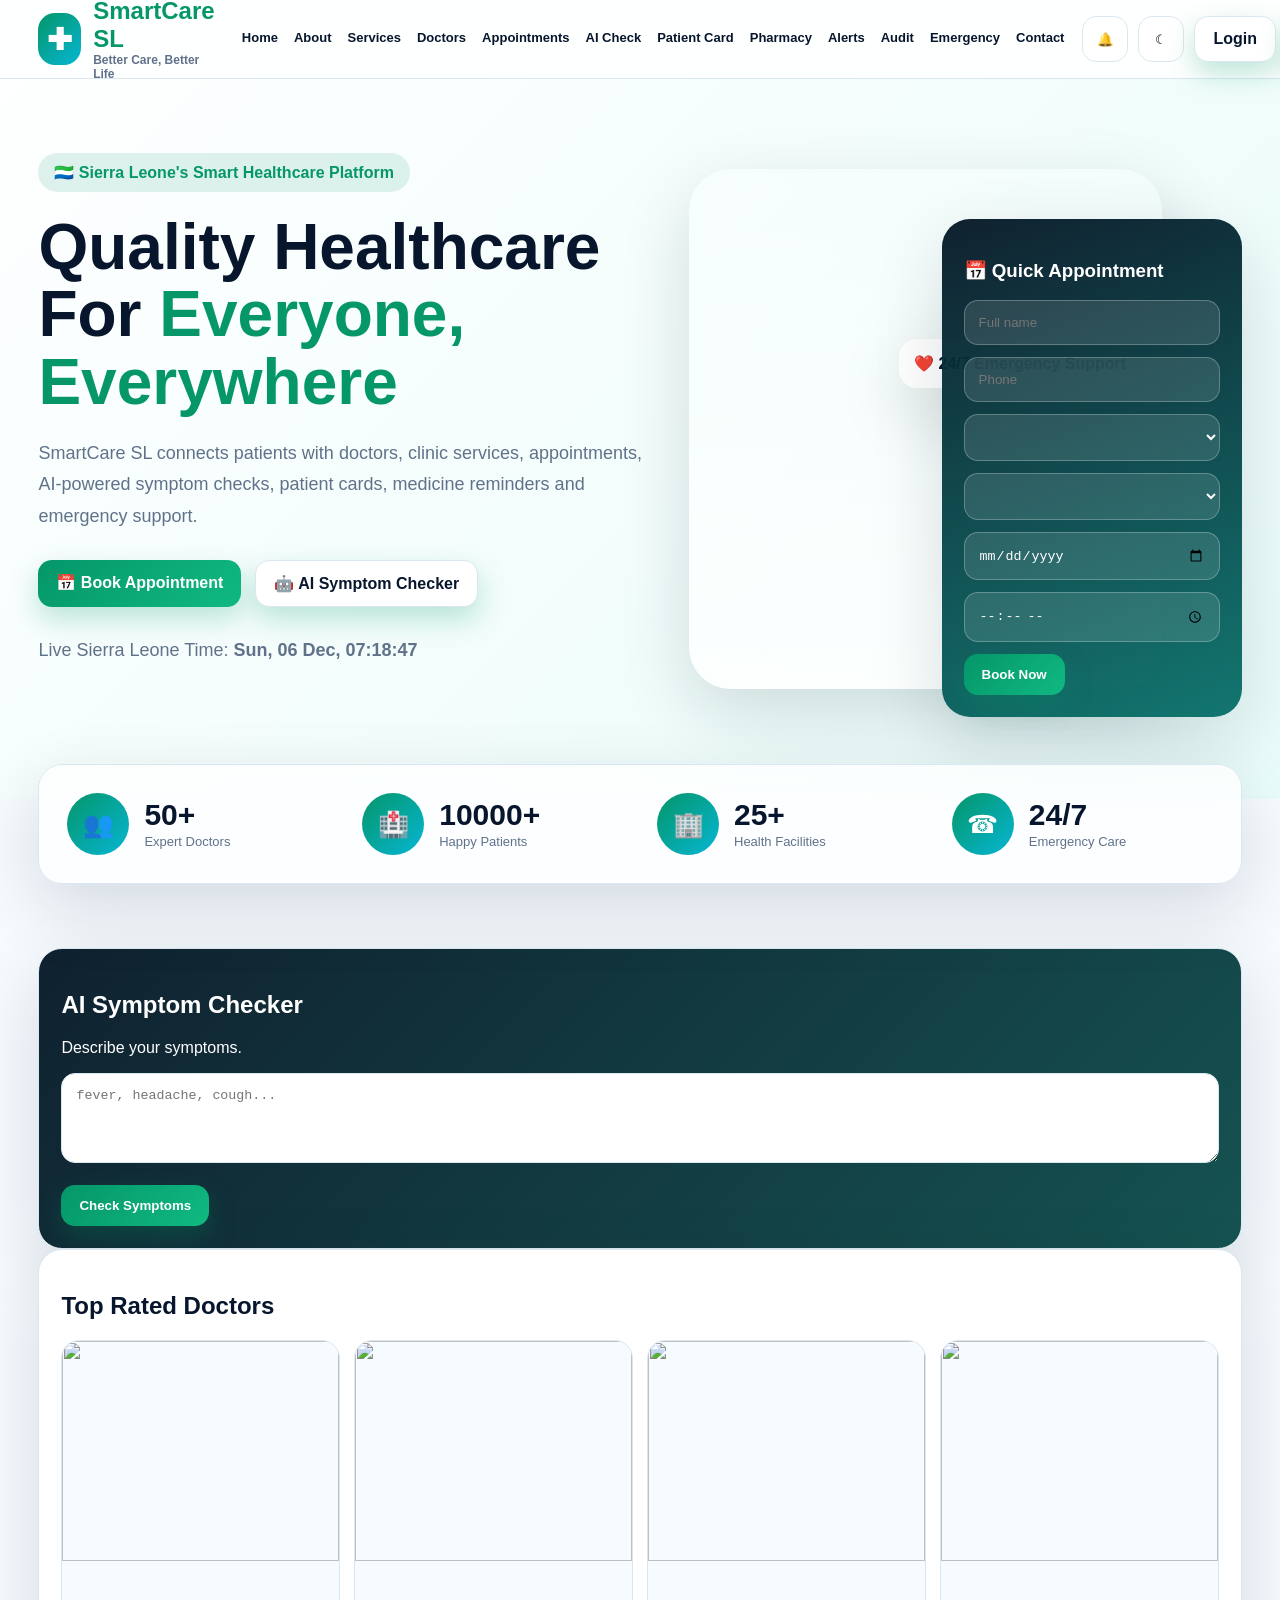
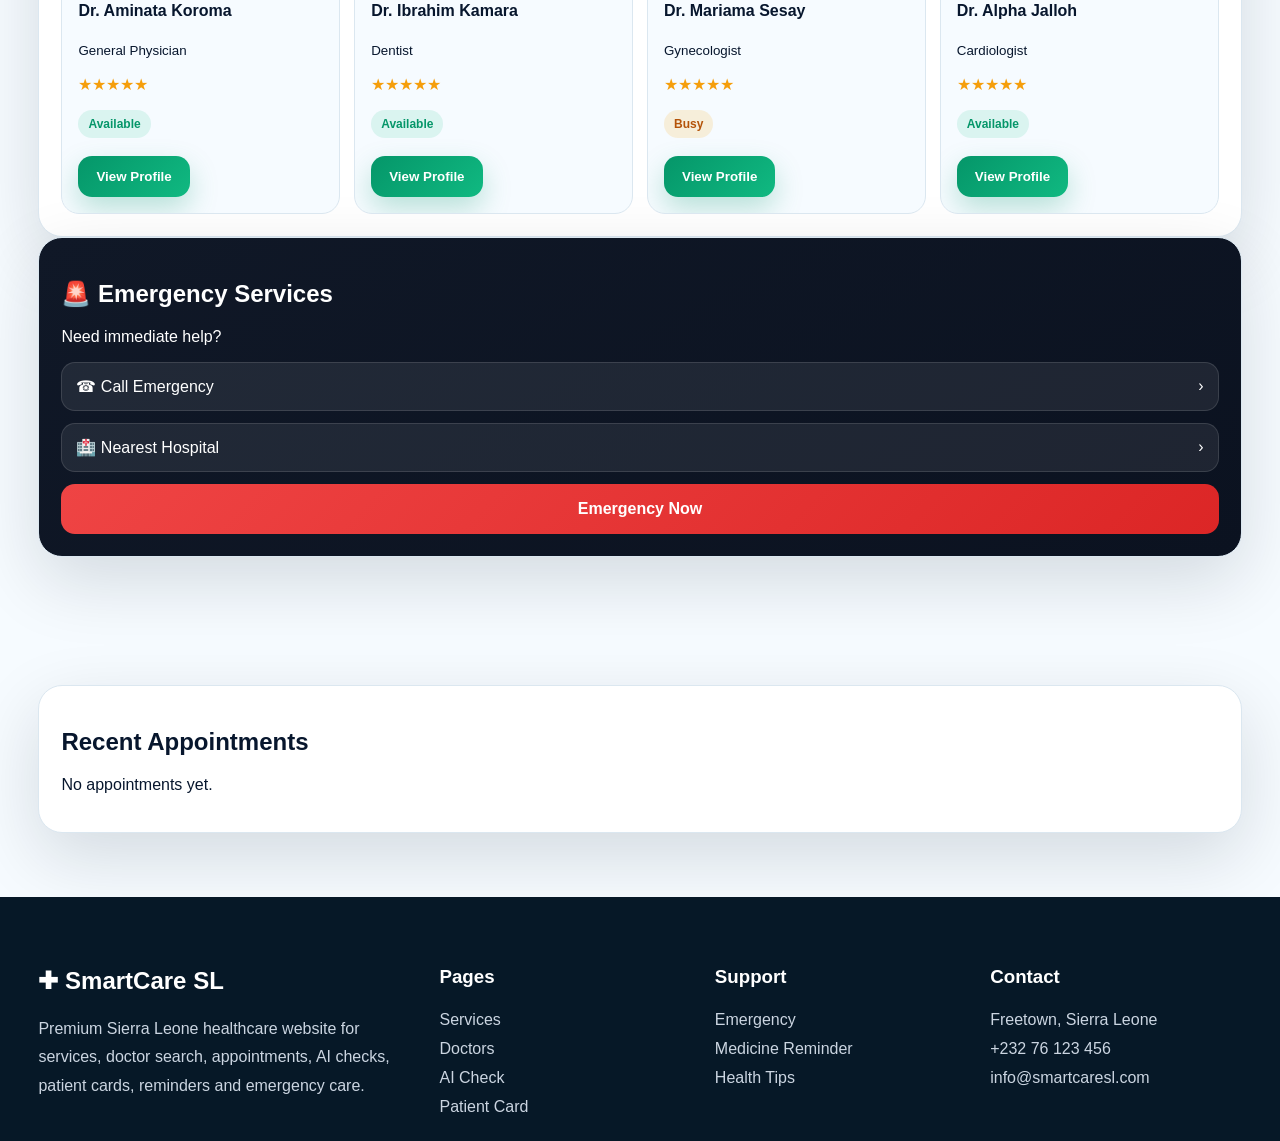
==== commit 4e384ebb: "changes made" ====
--- a/index.html
+++ b/index.html
@@ -1,179 +1 @@
-<!doctype html>
-<html>
-  <head>
-    <meta charset="UTF-8" />
-    <meta name="viewport" content="width=device-width, initial-scale=1.0" />
-    <title>Home | SmartCare SL</title>
-    <link rel="stylesheet" href="css/style.css" />
-  </head>
-  <body>
-    <nav class="nav">
-      <div class="container">
-        <a class="logo" href="index.html"
-          ><div class="logo-mark">✚</div>
-          <div>
-            <strong>SmartCare SL</strong><span>Better Care, Better Life</span>
-          </div></a 
-        ><button class="icon-btn mobile" onclick="nav()">☰</button>
-        <div class="menu">
-          <a href="index.html">Home</a><a href="about.html">About</a
-          ><a href="services.html">Services</a><a href="doctors.html">Doctors</a
-          ><a href="appointments.html">Appointments</a
-          ><a href="ai-check.html">AI Check</a
-          ><a href="patient-card.html">Patient Card</a
-          ><a href="pharmacy.html">Pharmacy</a><a href="alerts.html">Alerts</a
-          ><a href="audit.html">Audit</a><a href="emergency.html">Emergency</a
-          ><a href="contact.html">Contact</a>
-        </div>
-        <div class="actions">
-          <button class="icon-btn" onclick="location.href = 'alerts.html'">
-            🔔</button
-          ><button class="icon-btn" onclick="toggleDark()">☾</button
-          ><a class="btn secondary" href="login.html">Login</a
-          ><a class="btn" href="appointments.html">Register</a>
-        </div>
-      </div>
-    </nav>
-    <section class="hero">
-      <div class="container">
-        <div>
-          <span class="badge">🇸🇱 Sierra Leone's Smart Healthcare Platform</span>
-          <h1>Quality Healthcare<br />For <span>Everyone, Everywhere</span></h1>
-          <p>
-            SmartCare SL connects patients with doctors, clinic services,
-            appointments, AI-powered symptom checks, patient cards, medicine
-            reminders and emergency support.
-          </p>
-          <div class="hero-buttons">
-            <a class="btn" href="appointments.html">📅 Book Appointment</a
-            ><a class="btn secondary" href="ai-check.html"
-              >🤖 AI Symptom Checker</a
-            >
-          </div>
-          <p>Live Sierra Leone Time: <b id="clock"></b></p>
-        </div>
-        <div class="hero-visual">
-          <div class="doctor-card-hero"></div>
-          <div class="emergency-chip">❤️ 24/7 Emergency Support</div>
-          <div class="appointment-widget">
-            <h3>📅 Quick Appointment</h3>
-            <input id="apptName" placeholder="Full name" /><input
-              id="apptPhone"
-              placeholder="Phone"
-            /><select id="apptService">
-              <option>General Consultation</option>
-              <option>Dental Care</option>
-              <option>Maternity Care</option>
-              <option>Laboratory Services</option></select
-            ><select id="apptDoctor">
-              <option>Any Available Doctor</option>
-              <option>Dr. Aminata Koroma</option>
-              <option>Dr. Ibrahim Kamara</option></select
-            ><input id="apptDate" type="date" /><input
-              id="apptTime"
-              type="time"
-            /><button class="btn" onclick="bookAppointment()">Book Now</button>
-          </div>
-        </div>
-      </div>
-    </section>
-    <section class="stats">
-      <div class="container stats-grid">
-        <div class="stat">
-          <div class="stat-icon">👥</div>
-          <div>
-            <h2 data-count="50">0</h2>
-            <p>Expert Doctors</p>
-          </div>
-        </div>
-        <div class="stat">
-          <div class="stat-icon">🏥</div>
-          <div>
-            <h2 data-count="10000">0</h2>
-            <p>Happy Patients</p>
-          </div>
-        </div>
-        <div class="stat">
-          <div class="stat-icon">🏢</div>
-          <div>
-            <h2 data-count="25">0</h2>
-            <p>Health Facilities</p>
-          </div>
-        </div>
-        <div class="stat">
-          <div class="stat-icon">☎</div>
-          <div>
-            <h2 data-count="24">0</h2>
-            <p>Emergency Care</p>
-          </div>
-        </div>
-      </div>
-    </section>
-    <section class="section">
-      <div class="container dashboard-grid">
-        <div class="panel ai-panel">
-          <h2>AI Symptom Checker</h2>
-          <p>Describe your symptoms.</p>
-          <textarea
-            id="symptomText"
-            rows="4"
-            placeholder="fever, headache, cough..."
-          ></textarea
-          ><br /><br /><button class="btn" onclick="checkSymptoms()">
-            Check Symptoms
-          </button>
-          <div id="symptomResult"></div>
-        </div>
-        <div class="panel">
-          <h2>Top Rated Doctors</h2>
-          <div class="doctor-row" id="doctorBox"></div>
-        </div>
-        <div class="panel emergency-panel">
-          <h2>🚨 Emergency Services</h2>
-          <p>Need immediate help?</p>
-          <div class="em-item">☎ Call Emergency <span>›</span></div>
-          <div class="em-item">🏥 Nearest Hospital <span>›</span></div>
-          <div class="red-alert">Emergency Now</div>
-        </div>
-      </div>
-    </section>
-    <section class="section">
-      <div class="container">
-        <div class="panel">
-          <h2>Recent Appointments</h2>
-          <div id="appointmentsList"></div>
-        </div>
-      </div>
-    </section>
-    <footer class="footer">
-      <div class="container footer-grid">
-        <div>
-          <h2>✚ SmartCare SL</h2>
-          <p>
-            Premium Sierra Leone healthcare website for services, doctor search,
-            appointments, AI checks, patient cards, reminders and emergency
-            care.
-          </p>
-        </div>
-        <div>
-          <h3>Pages</h3>
-          <a>Services</a><br /><a>Doctors</a><br /><a>AI Check</a><br /><a
-            >Patient Card</a
-          >
-        </div>
-        <div>
-          <h3>Support</h3>
-          <a>Emergency</a><br /><a>Medicine Reminder</a><br /><a>Health Tips</a>
-        </div>
-        <div>
-          <h3>Contact</h3>
-          <p>
-            Freetown, Sierra Leone<br />+232 76 123 456<br />info@smartcaresl.com
-          </p>
-        </div>
-      </div>
-    </footer>
-    <div id="modal" class="modal hidden"></div>
-    <script src="js/app.js"></script>
-  </body>
-</html>
+<!DOCTYPE html><html><head><meta charset="UTF-8"><meta name="viewport" content="width=device-width, initial-scale=1.0"><title>Home | SmartCare SL</title><link rel="stylesheet" href="css/style.css"></head><body><nav class="nav"><div class="container"><a class="logo" href="index.html"><div class="logo-mark">✚</div><div><strong>SmartCare SL</strong><span>Better Care, Better Life</span></div></a><button class="icon-btn mobile" onclick="nav()">☰</button><div class="menu"><a href="index.html">Home</a><a href="about.html">About</a><a href="services.html">Services</a><a href="doctors.html">Doctors</a><a href="appointments.html">Appointments</a><a href="ai-check.html">AI Check</a><a href="patient-card.html">Patient Card</a><a href="pharmacy.html">Pharmacy</a><a href="alerts.html">Alerts</a><a href="audit.html">Audit</a><a href="emergency.html">Emergency</a><a href="contact.html">Contact</a></div><div class="actions"><button class="icon-btn" onclick="location.href='alerts.html'">🔔</button><button class="icon-btn" onclick="toggleDark()">☾</button><a class="btn secondary" href="login.html">Login</a><a class="btn" href="appointments.html">Register</a></div></div></nav><section class="hero"><div class="container"><div><span class="badge">🇸🇱 Sierra Leone's Smart Healthcare Platform</span><h1>Quality Healthcare<br>For <span>Everyone, Everywhere</span></h1><p>SmartCare SL connects patients with doctors, clinic services, appointments, AI-powered symptom checks, patient cards, medicine reminders and emergency support.</p><div class="hero-buttons"><a class="btn" href="appointments.html">📅 Book Appointment</a><a class="btn secondary" href="ai-check.html">🤖 AI Symptom Checker</a></div><p>Live Sierra Leone Time: <b id="clock"></b></p></div><div class="hero-visual"><div class="doctor-card-hero"></div><div class="emergency-chip">❤️ 24/7 Emergency Support</div><div class="appointment-widget"><h3>📅 Quick Appointment</h3><input id="apptName" placeholder="Full name"><input id="apptPhone" placeholder="Phone"><select id="apptService"><option>General Consultation</option><option>Dental Care</option><option>Maternity Care</option><option>Laboratory Services</option></select><select id="apptDoctor"><option>Any Available Doctor</option><option>Dr. Aminata Koroma</option><option>Dr. Ibrahim Kamara</option></select><input id="apptDate" type="date"><input id="apptTime" type="time"><button class="btn" onclick="bookAppointment()">Book Now</button></div></div></div></section><section class="stats"><div class="container stats-grid"><div class="stat"><div class="stat-icon">👥</div><div><h2 data-count="50">0</h2><p>Expert Doctors</p></div></div><div class="stat"><div class="stat-icon">🏥</div><div><h2 data-count="10000">0</h2><p>Happy Patients</p></div></div><div class="stat"><div class="stat-icon">🏢</div><div><h2 data-count="25">0</h2><p>Health Facilities</p></div></div><div class="stat"><div class="stat-icon">☎</div><div><h2 data-count="24">0</h2><p>Emergency Care</p></div></div></div></section><section class="section"><div class="container dashboard-grid"><div class="panel ai-panel"><h2>AI Symptom Checker</h2><p>Describe your symptoms.</p><textarea id="symptomText" rows="4" placeholder="fever, headache, cough..."></textarea><br><br><button class="btn" onclick="checkSymptoms()">Check Symptoms</button><div id="symptomResult"></div></div><div class="panel"><h2>Top Rated Doctors</h2><div class="doctor-row" id="doctorBox"></div></div><div class="panel emergency-panel"><h2>🚨 Emergency Services</h2><p>Need immediate help?</p><div class="em-item">☎ Call Emergency <span>›</span></div><div class="em-item">🏥 Nearest Hospital <span>›</span></div><div class="red-alert">Emergency Now</div></div></div></section><section class="section"><div class="container"><div class="panel"><h2>Recent Appointments</h2><div id="appointmentsList"></div></div></div></section><footer class="footer"><div class="container footer-grid"><div><h2>✚ SmartCare SL</h2><p>Premium Sierra Leone healthcare website for services, doctor search, appointments, AI checks, patient cards, reminders and emergency care.</p></div><div><h3>Pages</h3><a>Services</a><br><a>Doctors</a><br><a>AI Check</a><br><a>Patient Card</a></div><div><h3>Support</h3><a>Emergency</a><br><a>Medicine Reminder</a><br><a>Health Tips</a></div><div><h3>Contact</h3><p>Freetown, Sierra Leone<br>+232 76 123 456<br>info@smartcaresl.com</p></div></div></footer><div id="modal" class="modal hidden"></div><script src="js/app.js"></script></body></html>
--- a/css/style.css
+++ b/css/style.css
@@ -1,651 +1,4 @@
-:root {
-  --bg: #f6fbff;
-  --card: #fff;
-  --text: #07162d;
-  --muted: #60728a;
-  --line: #dbe7f0;
-  --green: #059669;
-  --green2: #10b981;
-  --cyan: #06b6d4;
-  --red: #ef4444;
-  --orange: #f59e0b;
-  --dark: #061827;
-  --shadow: 0 24px 70px rgba(2, 20, 35, 0.14);
-}
-.dark {
-  --bg: #06111f;
-  --card: #0b1f33;
-  --text: #eaf7ff;
-  --muted: #9fb3c8;
-  --line: rgba(255, 255, 255, 0.12);
-  --shadow: 0 24px 70px rgba(0, 0, 0, 0.35);
-}
-* {
-  box-sizing: border-box;
-}
-body {
-  margin: 0;
-  font-family:
-    Segoe UI,
-    Tahoma,
-    Arial,
-    sans-serif;
-  background: var(--bg);
-  color: var(--text);
-}
-a {
-  text-decoration: none;
-  color: inherit;
-}
-.container {
-  width: min(1240px, 94%);
-  margin: auto;
-}
-.nav {
-  position: sticky;
-  top: 0;
-  z-index: 50;
-  background: rgba(255, 255, 255, 0.86);
-  backdrop-filter: blur(18px);
-  border-bottom: 1px solid var(--line);
-}
-.dark .nav {
-  background: rgba(8, 25, 43, 0.86);
-}
-.nav .container {
-  height: 78px;
-  display: flex;
-  align-items: center;
-  justify-content: space-between;
-  gap: 18px;
-}
 
-.logo{
-  display:flex;
-  align-items:center;
-  gap:10px;
-  font-weight:900;
-  min-width:230px;
-}
-
-.logo-mark{
-  width:46px;
-  height:46px;
-  min-width:46px;
-  border-radius:15px;
-  background:linear-gradient(135deg,var(--green),var(--cyan));
-  color:white;
-  display:grid;
-  place-items:center;
-  font-size:28px;
-}
-
-.logo strong{
-  display:block;
-  font-size:22px;
-  color:var(--green);
-  line-height:1;
-  white-space:nowrap;
-}
-
-.logo span{
-  display:block;
-  font-size:11px;
-  color:var(--muted);
-  white-space:nowrap;
-  line-height:1.2;
-}
-.menu {
-  display: flex;
-  gap: 16px;
-  font-size: 13px;
-  font-weight: 800;
-}
-.menu a {
-  padding: 28px 0;
-  border-bottom: 3px solid transparent;
-  white-space: nowrap;
-}
-.menu a:hover {
-  color: var(--green);
-  border-bottom-color: var(--green);
-}
-.actions {
-  display: flex;
-  gap: 10px;
-}
-.btn {
-  border: 0;
-  border-radius: 14px;
-  padding: 13px 18px;
-  font-weight: 900;
-  cursor: pointer;
-  background: linear-gradient(135deg, var(--green), var(--green2));
-  color: white;
-  box-shadow: 0 12px 28px rgba(5, 150, 105, 0.25);
-}
-.btn.secondary {
-  background: var(--card);
-  color: var(--text);
-  border: 1px solid var(--line);
-}
-.btn.red {
-  background: linear-gradient(135deg, #ef4444, #dc2626);
-}
-.icon-btn {
-  width: 46px;
-  height: 46px;
-  border-radius: 14px;
-  border: 1px solid var(--line);
-  background: var(--card);
-  display: grid;
-  place-items: center;
-  cursor: pointer;
-}
-.mobile {
-  display: none;
-}
-.hero {
-  min-height: 720px;
-  background:
-    linear-gradient(
-      135deg,
-      rgba(255, 255, 255, 0.9),
-      rgba(221, 253, 245, 0.55)
-    ),
-    url("https://images.unsplash.com/photo-1505751172876-fa1923c5c528?auto=format&fit=crop&w=1800&q=80")
-      center/cover;
-}
-.dark .hero {
-  background:
-    linear-gradient(135deg, rgba(6, 17, 31, 0.92), rgba(6, 40, 50, 0.75)),
-    url("https://images.unsplash.com/photo-1505751172876-fa1923c5c528?auto=format&fit=crop&w=1800&q=80")
-      center/cover;
-}
-.hero .container {
-  display: grid;
-  grid-template-columns: 1.05fr 0.95fr;
-  gap: 40px;
-  align-items: center;
-  padding: 70px 0 35px;
-}
-.badge {
-  display: inline-flex;
-  background: rgba(5, 150, 105, 0.12);
-  color: var(--green);
-  padding: 10px 16px;
-  border-radius: 999px;
-  font-weight: 900;
-}
-.hero h1 {
-  font-size: 64px;
-  line-height: 1.05;
-  margin: 22px 0;
-}
-.hero h1 span {
-  color: var(--green);
-}
-.hero p {
-  font-size: 18px;
-  line-height: 1.75;
-  color: var(--muted);
-}
-.hero-buttons {
-  display: flex;
-  gap: 14px;
-  margin: 28px 0;
-  flex-wrap: wrap;
-}
-.hero-visual {
-  position: relative;
-  min-height: 540px;
-}
-.doctor-card-hero {
-  position: absolute;
-  inset: 20px 80px 0 0;
-  border-radius: 42px;
-  background:
-    linear-gradient(
-      180deg,
-      rgba(255, 255, 255, 0.15),
-      rgba(255, 255, 255, 0.8)
-    ),
-    url("https://images.unsplash.com/photo-1559839734-2b71ea197ec2?auto=format&fit=crop&w=900&q=80")
-      center/cover;
-  box-shadow: var(--shadow);
-}
-.appointment-widget {
-  position: absolute;
-  right: 0;
-  top: 70px;
-  width: 300px;
-  background: linear-gradient(
-    160deg,
-    rgba(6, 24, 39, 0.96),
-    rgba(5, 110, 103, 0.94)
-  );
-  color: white;
-  border-radius: 28px;
-  padding: 22px;
-  box-shadow: var(--shadow);
-}
-.appointment-widget input,
-.appointment-widget select {
-  background: rgba(255, 255, 255, 0.12);
-  border: 1px solid rgba(255, 255, 255, 0.25);
-  color: white;
-  margin-bottom: 12px;
-}
-.appointment-widget option {
-  color: #111;
-}
-.emergency-chip {
-  position: absolute;
-  left: 210px;
-  top: 190px;
-  background: var(--card);
-  border-radius: 18px;
-  padding: 15px;
-  box-shadow: var(--shadow);
-  font-weight: 900;
-}
-.stats {
-  margin-top: -35px;
-  position: relative;
-  z-index: 3;
-}
-.stats-grid {
-  display: grid;
-  grid-template-columns: repeat(4, 1fr);
-  gap: 14px;
-  background: rgba(255, 255, 255, 0.75);
-  backdrop-filter: blur(18px);
-  border: 1px solid var(--line);
-  border-radius: 24px;
-  padding: 18px;
-  box-shadow: var(--shadow);
-}
-.stat {
-  display: flex;
-  gap: 15px;
-  align-items: center;
-  padding: 10px;
-}
-.stat-icon {
-  width: 62px;
-  height: 62px;
-  border-radius: 50%;
-  display: grid;
-  place-items: center;
-  color: white;
-  font-size: 25px;
-  background: linear-gradient(135deg, var(--green), var(--cyan));
-}
-.stat h2 {
-  margin: 0;
-  font-size: 30px;
-}
-.stat p {
-  margin: 2px 0;
-  color: var(--muted);
-  font-size: 13px;
-}
-.section {
-  padding: 64px 0;
-}
-.page-hero {
-  padding: 70px 0;
-  background: linear-gradient(135deg, var(--green), var(--cyan));
-  color: white;
-  text-align: center;
-}
-.page-hero h1 {
-  font-size: 46px;
-  margin: 0;
-}
-.grid {
-  display: grid;
-  gap: 22px;
-}
-.dashboard-grid {
-  grid-template-columns: 1fr 1.45fr 0.95fr;
-}
-.card-grid {
-  grid-template-columns: repeat(3, 1fr);
-}
-.doctor-row {
-  display: grid;
-  grid-template-columns: repeat(4, 1fr);
-  gap: 14px;
-}
-.panel,
-.card,
-.med-card {
-  background: var(--card);
-  border: 1px solid var(--line);
-  border-radius: 24px;
-  box-shadow: var(--shadow);
-  padding: 22px;
-  overflow: hidden;
-}
-.card {
-  padding: 0;
-  transition: 0.25s;
-}
-.card:hover {
-  transform: translateY(-8px);
-}
-.card img,
-.doc-mini img {
-  height: 220px;
-  width: 100%;
-  object-fit: cover;
-}
-.doc-mini {
-  border: 1px solid var(--line);
-  border-radius: 18px;
-  overflow: hidden;
-  background: var(--bg);
-}
-.doc-mini div,
-.card-body {
-  padding: 16px;
-}
-.ai-panel {
-  background: linear-gradient(
-    135deg,
-    rgba(6, 24, 39, 0.96),
-    rgba(4, 70, 68, 0.93)
-  );
-  color: white;
-}
-.emergency-panel {
-  background: linear-gradient(150deg, #101827, #0b1220);
-  color: white;
-}
-.em-item {
-  background: rgba(255, 255, 255, 0.08);
-  border: 1px solid rgba(255, 255, 255, 0.12);
-  border-radius: 14px;
-  padding: 14px;
-  margin: 12px 0;
-  display: flex;
-  justify-content: space-between;
-}
-.red-alert {
-  background: linear-gradient(135deg, #ef4444, #dc2626);
-  padding: 16px;
-  border-radius: 14px;
-  text-align: center;
-  font-weight: 900;
-}
-.search-tools {
-  display: grid;
-  grid-template-columns: 1.3fr 1fr 1fr;
-  gap: 14px;
-  margin-bottom: 22px;
-}
-.form-grid {
-  display: grid;
-  grid-template-columns: 1fr 1fr;
-  gap: 24px;
-}
-.form {
-  display: grid;
-  gap: 14px;
-}
-input,
-select,
-textarea {
-  width: 100%;
-  border: 1px solid var(--line);
-  border-radius: 14px;
-  padding: 14px;
-  background: var(--card);
-  color: var(--text);
-  outline: 0;
-}
-.card-preview {
-  min-height: 220px;
-  background: var(--bg);
-  border: 1px dashed var(--line);
-  border-radius: 18px;
-  padding: 18px;
-}
-.patient-card {
-  background: var(--card);
-  border: 2px solid var(--green);
-  border-radius: 18px;
-  padding: 18px;
-}
-.patient-head {
-  display: flex;
-  justify-content: space-between;
-  font-weight: 900;
-  color: var(--green);
-}
-.patient-body {
-  display: grid;
-  grid-template-columns: 110px 1fr 88px;
-  gap: 15px;
-  align-items: center;
-}
-.photo-box {
-  height: 110px;
-  border-radius: 14px;
-  background: #dff7f0;
-  display: grid;
-  place-items: center;
-  overflow: hidden;
-}
-.photo-box img {
-  width: 100%;
-  height: 100%;
-  object-fit: cover;
-}
-.qr {
-  width: 88px;
-  height: 88px;
-  background: repeating-linear-gradient(45deg, #111 0 5px, #fff 5px 10px);
-}
-.status-pill {
-  display: inline-flex;
-  border-radius: 999px;
-  padding: 7px 10px;
-  font-size: 12px;
-  font-weight: 900;
-  background: rgba(16, 185, 129, 0.12);
-  color: var(--green);
-}
-.status-pill.warn {
-  background: rgba(245, 158, 11, 0.15);
-  color: #b45309;
-}
-.status-pill.red {
-  background: rgba(239, 68, 68, 0.14);
-  color: #dc2626;
-}
-.actions-row {
-  display: flex;
-  flex-wrap: wrap;
-  gap: 10px;
-  margin-top: 14px;
-}
-.modal {
-  position: fixed;
-  inset: 0;
-  background: rgba(2, 6, 23, 0.58);
-  display: grid;
-  place-items: center;
-  z-index: 200;
-  padding: 18px;
-}
-.modal.hidden {
-  display: none;
-}
-.modal-card {
-  width: min(760px, 96%);
-  max-height: 88vh;
-  overflow: auto;
-  background: var(--card);
-  border: 1px solid var(--line);
-  border-radius: 24px;
-  box-shadow: var(--shadow);
-  padding: 24px;
-}
-.modal-head {
-  display: flex;
-  justify-content: space-between;
-}
-.close-btn {
-  border: 0;
-  background: var(--red);
-  color: white;
-  border-radius: 12px;
-  padding: 10px 14px;
-  cursor: pointer;
-  font-weight: 900;
-}
-.detail-grid {
-  display: grid;
-  grid-template-columns: repeat(2, minmax(180px, 1fr));
-  gap: 12px;
-}
-.detail-item {
-  background: var(--bg);
-  border: 1px solid var(--line);
-  border-radius: 16px;
-  padding: 13px;
-}
-.table-wrap {
-  overflow: auto;
-}
-.data-table {
-  width: 100%;
-  border-collapse: collapse;
-  min-width: 780px;
-}
-.data-table th,
-.data-table td {
-  padding: 14px;
-  border-bottom: 1px solid var(--line);
-  text-align: left;
-}
-.data-table th {
-  background: rgba(16, 185, 129, 0.08);
-  color: var(--green);
-}
-.low-stock {
-  border-left: 6px solid var(--red);
-}
-.audit-line {
-  display: flex;
-  gap: 12px;
-  align-items: flex-start;
-  background: var(--card);
-  border: 1px solid var(--line);
-  border-radius: 16px;
-  padding: 14px;
-  margin-bottom: 10px;
-}
-.audit-dot {
-  width: 14px;
-  height: 14px;
-  background: var(--green);
-  border-radius: 50%;
-  margin-top: 5px;
-}
-.toast {
-  position: fixed;
-  right: 22px;
-  bottom: 22px;
-  background: linear-gradient(135deg, var(--green), var(--cyan));
-  color: white;
-  padding: 14px 18px;
-  border-radius: 16px;
-  box-shadow: var(--shadow);
-  z-index: 999;
-  font-weight: 900;
-}
-.hidden {
-  display: none !important;
-}
-.stars {
-  color: #f59e0b;
-}
-.footer {
-  background: var(--dark);
-  color: white;
-  padding: 50px 0 20px;
-}
-.footer-grid {
-  display: grid;
-  grid-template-columns: 1.5fr repeat(3, 1fr);
-  gap: 24px;
-}
-.footer p,
-.footer a {
-  color: #cbd5e1;
-  line-height: 1.8;
-}
-@media (max-width: 1000px) {
-  .mobile {
-    display: grid;
-  }
-  .menu {
-    display: none;
-    position: absolute;
-    top: 78px;
-    left: 0;
-    right: 0;
-    background: var(--card);
-    flex-direction: column;
-    padding: 15px;
-  }
-  .menu.open {
-    display: flex;
-  }
-  .actions .btn {
-    display: none;
-  }
-  .hero .container,
-  .dashboard-grid,
-  .form-grid {
-    grid-template-columns: 1fr;
-  }
-  .hero h1 {
-    font-size: 44px;
-  }
-  .appointment-widget,
-  .emergency-chip,
-  .doctor-card-hero {
-    position: relative;
-    inset: auto;
-    margin: 16px 0;
-  }
-  .hero-visual {
-    min-height: auto;
-  }
-  .stats-grid,
-  .card-grid,
-  .doctor-row,
-  .footer-grid {
-    grid-template-columns: 1fr 1fr;
-  }
-}
-@media (max-width: 640px) {
-  .stats-grid,
-  .card-grid,
-  .doctor-row,
-  .footer-grid,
-  .search-tools {
-    grid-template-columns: 1fr;
-  }
-  .hero h1 {
-    font-size: 36px;
-  }
-  .patient-body,
-  .detail-grid {
-    grid-template-columns: 1fr;
-  }
-}
+:root{--bg:#f6fbff;--card:#fff;--text:#07162d;--muted:#60728a;--line:#dbe7f0;--green:#059669;--green2:#10b981;--cyan:#06b6d4;--red:#ef4444;--orange:#f59e0b;--dark:#061827;--shadow:0 24px 70px rgba(2,20,35,.14)}
+.dark{--bg:#06111f;--card:#0b1f33;--text:#eaf7ff;--muted:#9fb3c8;--line:rgba(255,255,255,.12);--shadow:0 24px 70px rgba(0,0,0,.35)}
+*{box-sizing:border-box}body{margin:0;font-family:Segoe UI,Tahoma,Arial,sans-serif;background:var(--bg);color:var(--text)}a{text-decoration:none;color:inherit}.container{width:min(1240px,94%);margin:auto}.nav{position:sticky;top:0;z-index:50;background:rgba(255,255,255,.86);backdrop-filter:blur(18px);border-bottom:1px solid var(--line)}.dark .nav{background:rgba(8,25,43,.86)}.nav .container{height:78px;display:flex;align-items:center;justify-content:space-between;gap:18px}.logo{display:flex;align-items:center;gap:12px;font-weight:900}.logo-mark{width:52px;height:52px;border-radius:17px;background:linear-gradient(135deg,var(--green),var(--cyan));color:white;display:grid;place-items:center;font-size:30px}.logo strong{font-size:24px;color:var(--green)}.logo span{display:block;font-size:12px;color:var(--muted)}.menu{display:flex;gap:16px;font-size:13px;font-weight:800}.menu a{padding:28px 0;border-bottom:3px solid transparent;white-space:nowrap}.menu a:hover{color:var(--green);border-bottom-color:var(--green)}.actions{display:flex;gap:10px}.btn{border:0;border-radius:14px;padding:13px 18px;font-weight:900;cursor:pointer;background:linear-gradient(135deg,var(--green),var(--green2));color:white;box-shadow:0 12px 28px rgba(5,150,105,.25)}.btn.secondary{background:var(--card);color:var(--text);border:1px solid var(--line)}.btn.red{background:linear-gradient(135deg,#ef4444,#dc2626)}.icon-btn{width:46px;height:46px;border-radius:14px;border:1px solid var(--line);background:var(--card);display:grid;place-items:center;cursor:pointer}.mobile{display:none}.hero{min-height:720px;background:linear-gradient(135deg,rgba(255,255,255,.90),rgba(221,253,245,.55)),url('https://images.unsplash.com/photo-1505751172876-fa1923c5c528?auto=format&fit=crop&w=1800&q=80') center/cover}.dark .hero{background:linear-gradient(135deg,rgba(6,17,31,.92),rgba(6,40,50,.75)),url('https://images.unsplash.com/photo-1505751172876-fa1923c5c528?auto=format&fit=crop&w=1800&q=80') center/cover}.hero .container{display:grid;grid-template-columns:1.05fr .95fr;gap:40px;align-items:center;padding:70px 0 35px}.badge{display:inline-flex;background:rgba(5,150,105,.12);color:var(--green);padding:10px 16px;border-radius:999px;font-weight:900}.hero h1{font-size:64px;line-height:1.05;margin:22px 0}.hero h1 span{color:var(--green)}.hero p{font-size:18px;line-height:1.75;color:var(--muted)}.hero-buttons{display:flex;gap:14px;margin:28px 0;flex-wrap:wrap}.hero-visual{position:relative;min-height:540px}.doctor-card-hero{position:absolute;inset:20px 80px 0 0;border-radius:42px;background:linear-gradient(180deg,rgba(255,255,255,.15),rgba(255,255,255,.8)),url('https://images.unsplash.com/photo-1559839734-2b71ea197ec2?auto=format&fit=crop&w=900&q=80') center/cover;box-shadow:var(--shadow)}.appointment-widget{position:absolute;right:0;top:70px;width:300px;background:linear-gradient(160deg,rgba(6,24,39,.96),rgba(5,110,103,.94));color:white;border-radius:28px;padding:22px;box-shadow:var(--shadow)}.appointment-widget input,.appointment-widget select{background:rgba(255,255,255,.12);border:1px solid rgba(255,255,255,.25);color:white;margin-bottom:12px}.appointment-widget option{color:#111}.emergency-chip{position:absolute;left:210px;top:190px;background:var(--card);border-radius:18px;padding:15px;box-shadow:var(--shadow);font-weight:900}.stats{margin-top:-35px;position:relative;z-index:3}.stats-grid{display:grid;grid-template-columns:repeat(4,1fr);gap:14px;background:rgba(255,255,255,.75);backdrop-filter:blur(18px);border:1px solid var(--line);border-radius:24px;padding:18px;box-shadow:var(--shadow)}.stat{display:flex;gap:15px;align-items:center;padding:10px}.stat-icon{width:62px;height:62px;border-radius:50%;display:grid;place-items:center;color:white;font-size:25px;background:linear-gradient(135deg,var(--green),var(--cyan))}.stat h2{margin:0;font-size:30px}.stat p{margin:2px 0;color:var(--muted);font-size:13px}.section{padding:64px 0}.page-hero{padding:70px 0;background:linear-gradient(135deg,var(--green),var(--cyan));color:white;text-align:center}.page-hero h1{font-size:46px;margin:0}.grid{display:grid;gap:22px}.dashboard-grid{grid-template-columns:1fr 1.45fr .95fr}.card-grid{grid-template-columns:repeat(3,1fr)}.doctor-row{display:grid;grid-template-columns:repeat(4,1fr);gap:14px}.panel,.card,.med-card{background:var(--card);border:1px solid var(--line);border-radius:24px;box-shadow:var(--shadow);padding:22px;overflow:hidden}.card{padding:0;transition:.25s}.card:hover{transform:translateY(-8px)}.card img,.doc-mini img{height:220px;width:100%;object-fit:cover}.doc-mini{border:1px solid var(--line);border-radius:18px;overflow:hidden;background:var(--bg)}.doc-mini div,.card-body{padding:16px}.ai-panel{background:linear-gradient(135deg,rgba(6,24,39,.96),rgba(4,70,68,.93));color:white}.emergency-panel{background:linear-gradient(150deg,#101827,#0b1220);color:white}.em-item{background:rgba(255,255,255,.08);border:1px solid rgba(255,255,255,.12);border-radius:14px;padding:14px;margin:12px 0;display:flex;justify-content:space-between}.red-alert{background:linear-gradient(135deg,#ef4444,#dc2626);padding:16px;border-radius:14px;text-align:center;font-weight:900}.search-tools{display:grid;grid-template-columns:1.3fr 1fr 1fr;gap:14px;margin-bottom:22px}.form-grid{display:grid;grid-template-columns:1fr 1fr;gap:24px}.form{display:grid;gap:14px}input,select,textarea{width:100%;border:1px solid var(--line);border-radius:14px;padding:14px;background:var(--card);color:var(--text);outline:0}.card-preview{min-height:220px;background:var(--bg);border:1px dashed var(--line);border-radius:18px;padding:18px}.patient-card{background:var(--card);border:2px solid var(--green);border-radius:18px;padding:18px}.patient-head{display:flex;justify-content:space-between;font-weight:900;color:var(--green)}.patient-body{display:grid;grid-template-columns:110px 1fr 88px;gap:15px;align-items:center}.photo-box{height:110px;border-radius:14px;background:#dff7f0;display:grid;place-items:center;overflow:hidden}.photo-box img{width:100%;height:100%;object-fit:cover}.qr{width:88px;height:88px;background:repeating-linear-gradient(45deg,#111 0 5px,#fff 5px 10px)}.status-pill{display:inline-flex;border-radius:999px;padding:7px 10px;font-size:12px;font-weight:900;background:rgba(16,185,129,.12);color:var(--green)}.status-pill.warn{background:rgba(245,158,11,.15);color:#b45309}.status-pill.red{background:rgba(239,68,68,.14);color:#dc2626}.actions-row{display:flex;flex-wrap:wrap;gap:10px;margin-top:14px}.modal{position:fixed;inset:0;background:rgba(2,6,23,.58);display:grid;place-items:center;z-index:200;padding:18px}.modal.hidden{display:none}.modal-card{width:min(760px,96%);max-height:88vh;overflow:auto;background:var(--card);border:1px solid var(--line);border-radius:24px;box-shadow:var(--shadow);padding:24px}.modal-head{display:flex;justify-content:space-between}.close-btn{border:0;background:var(--red);color:white;border-radius:12px;padding:10px 14px;cursor:pointer;font-weight:900}.detail-grid{display:grid;grid-template-columns:repeat(2,minmax(180px,1fr));gap:12px}.detail-item{background:var(--bg);border:1px solid var(--line);border-radius:16px;padding:13px}.table-wrap{overflow:auto}.data-table{width:100%;border-collapse:collapse;min-width:780px}.data-table th,.data-table td{padding:14px;border-bottom:1px solid var(--line);text-align:left}.data-table th{background:rgba(16,185,129,.08);color:var(--green)}.low-stock{border-left:6px solid var(--red)}.audit-line{display:flex;gap:12px;align-items:flex-start;background:var(--card);border:1px solid var(--line);border-radius:16px;padding:14px;margin-bottom:10px}.audit-dot{width:14px;height:14px;background:var(--green);border-radius:50%;margin-top:5px}.toast{position:fixed;right:22px;bottom:22px;background:linear-gradient(135deg,var(--green),var(--cyan));color:white;padding:14px 18px;border-radius:16px;box-shadow:var(--shadow);z-index:999;font-weight:900}.hidden{display:none!important}.stars{color:#f59e0b}.footer{background:var(--dark);color:white;padding:50px 0 20px}.footer-grid{display:grid;grid-template-columns:1.5fr repeat(3,1fr);gap:24px}.footer p,.footer a{color:#cbd5e1;line-height:1.8}@media(max-width:1000px){.mobile{display:grid}.menu{display:none;position:absolute;top:78px;left:0;right:0;background:var(--card);flex-direction:column;padding:15px}.menu.open{display:flex}.actions .btn{display:none}.hero .container,.dashboard-grid,.form-grid{grid-template-columns:1fr}.hero h1{font-size:44px}.appointment-widget,.emergency-chip,.doctor-card-hero{position:relative;inset:auto;margin:16px 0}.hero-visual{min-height:auto}.stats-grid,.card-grid,.doctor-row,.footer-grid{grid-template-columns:1fr 1fr}}@media(max-width:640px){.stats-grid,.card-grid,.doctor-row,.footer-grid,.search-tools{grid-template-columns:1fr}.hero h1{font-size:36px}.patient-body,.detail-grid{grid-template-columns:1fr}}
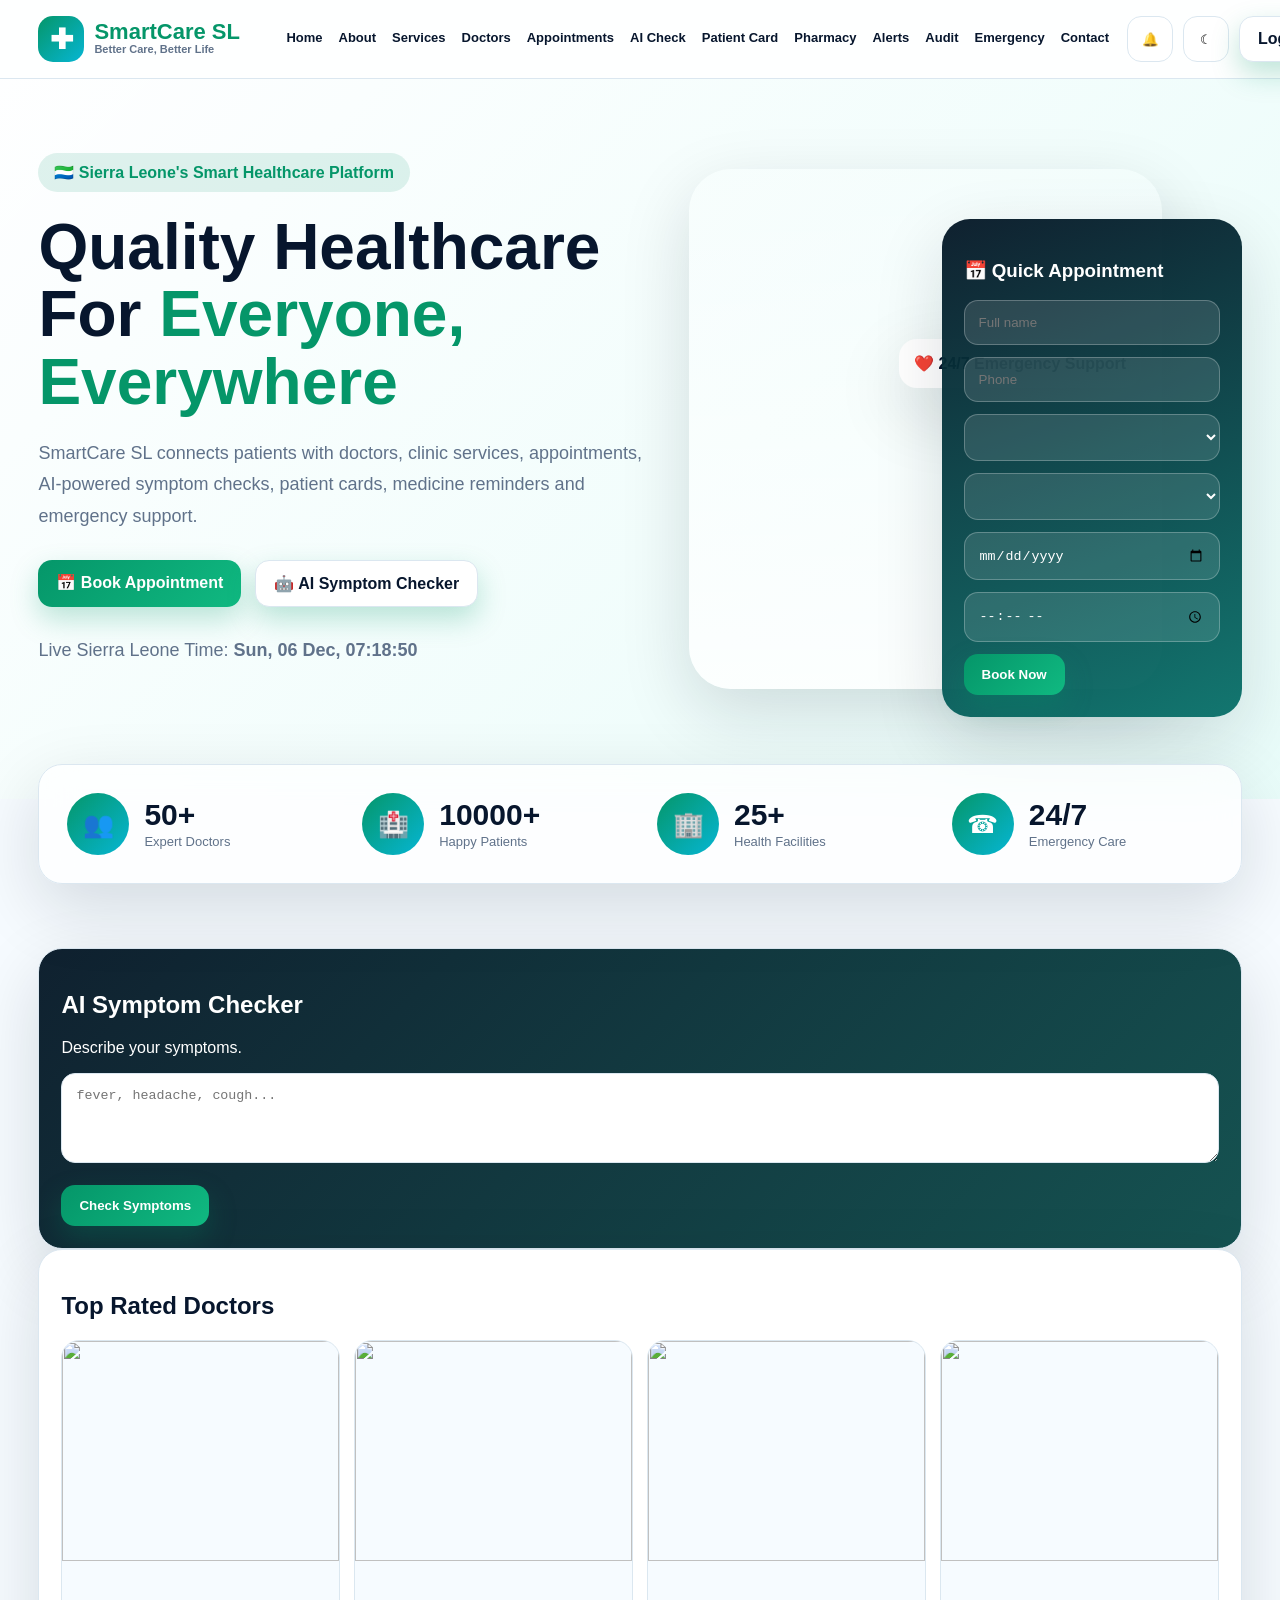
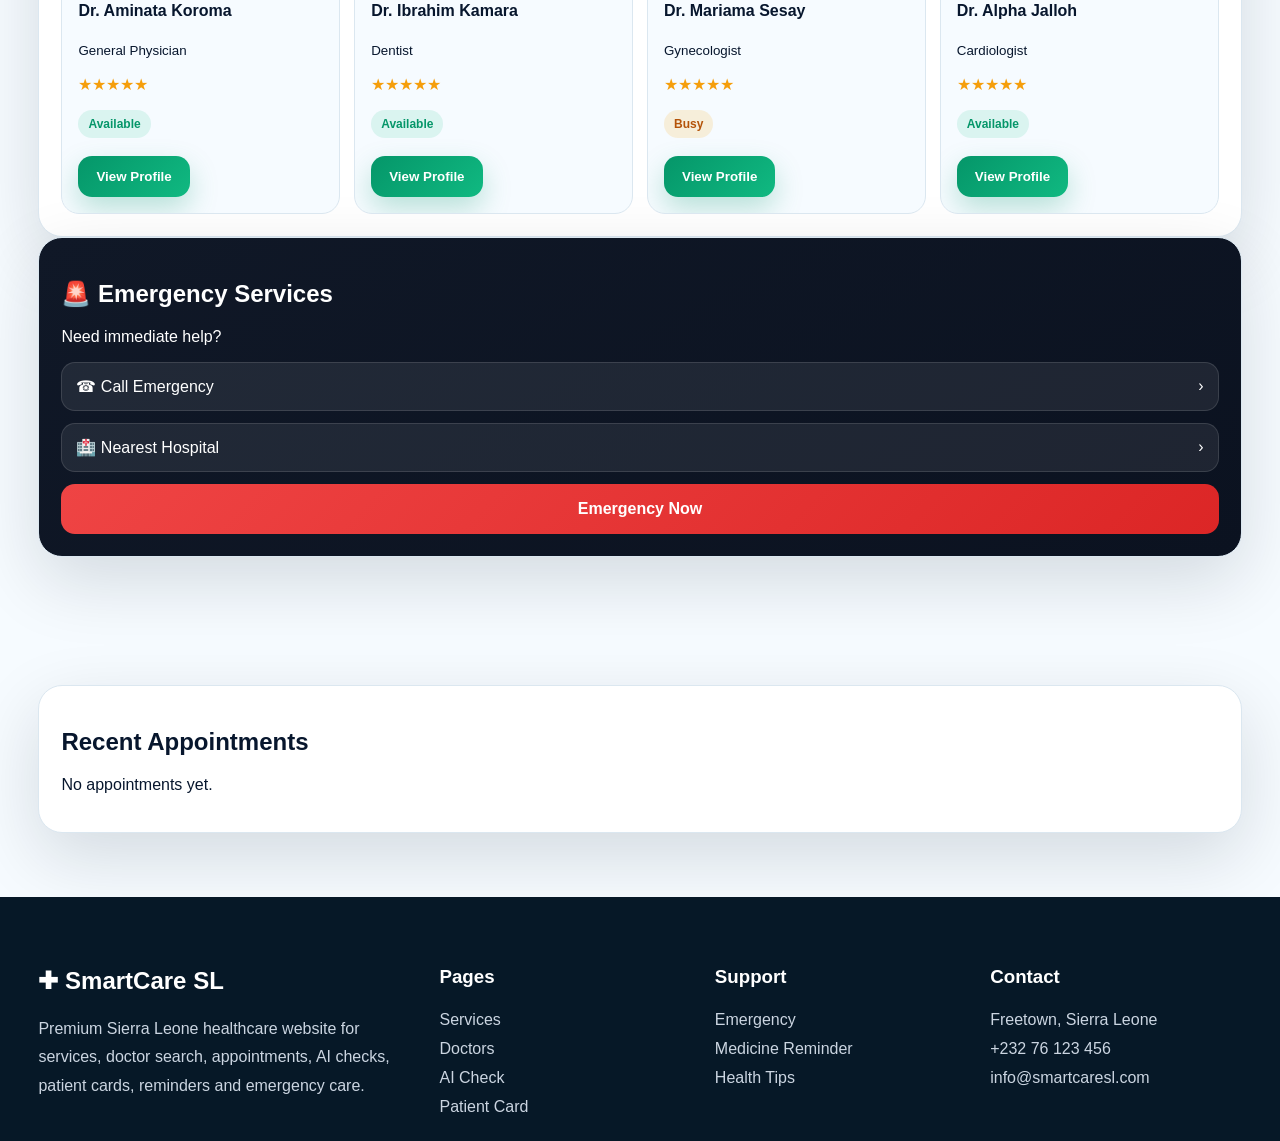
==== commit 9f5d5225: "arranged the code" ====
--- a/index.html
+++ b/index.html
@@ -1 +1,179 @@
-<!DOCTYPE html><html><head><meta charset="UTF-8"><meta name="viewport" content="width=device-width, initial-scale=1.0"><title>Home | SmartCare SL</title><link rel="stylesheet" href="css/style.css"></head><body><nav class="nav"><div class="container"><a class="logo" href="index.html"><div class="logo-mark">✚</div><div><strong>SmartCare SL</strong><span>Better Care, Better Life</span></div></a><button class="icon-btn mobile" onclick="nav()">☰</button><div class="menu"><a href="index.html">Home</a><a href="about.html">About</a><a href="services.html">Services</a><a href="doctors.html">Doctors</a><a href="appointments.html">Appointments</a><a href="ai-check.html">AI Check</a><a href="patient-card.html">Patient Card</a><a href="pharmacy.html">Pharmacy</a><a href="alerts.html">Alerts</a><a href="audit.html">Audit</a><a href="emergency.html">Emergency</a><a href="contact.html">Contact</a></div><div class="actions"><button class="icon-btn" onclick="location.href='alerts.html'">🔔</button><button class="icon-btn" onclick="toggleDark()">☾</button><a class="btn secondary" href="login.html">Login</a><a class="btn" href="appointments.html">Register</a></div></div></nav><section class="hero"><div class="container"><div><span class="badge">🇸🇱 Sierra Leone's Smart Healthcare Platform</span><h1>Quality Healthcare<br>For <span>Everyone, Everywhere</span></h1><p>SmartCare SL connects patients with doctors, clinic services, appointments, AI-powered symptom checks, patient cards, medicine reminders and emergency support.</p><div class="hero-buttons"><a class="btn" href="appointments.html">📅 Book Appointment</a><a class="btn secondary" href="ai-check.html">🤖 AI Symptom Checker</a></div><p>Live Sierra Leone Time: <b id="clock"></b></p></div><div class="hero-visual"><div class="doctor-card-hero"></div><div class="emergency-chip">❤️ 24/7 Emergency Support</div><div class="appointment-widget"><h3>📅 Quick Appointment</h3><input id="apptName" placeholder="Full name"><input id="apptPhone" placeholder="Phone"><select id="apptService"><option>General Consultation</option><option>Dental Care</option><option>Maternity Care</option><option>Laboratory Services</option></select><select id="apptDoctor"><option>Any Available Doctor</option><option>Dr. Aminata Koroma</option><option>Dr. Ibrahim Kamara</option></select><input id="apptDate" type="date"><input id="apptTime" type="time"><button class="btn" onclick="bookAppointment()">Book Now</button></div></div></div></section><section class="stats"><div class="container stats-grid"><div class="stat"><div class="stat-icon">👥</div><div><h2 data-count="50">0</h2><p>Expert Doctors</p></div></div><div class="stat"><div class="stat-icon">🏥</div><div><h2 data-count="10000">0</h2><p>Happy Patients</p></div></div><div class="stat"><div class="stat-icon">🏢</div><div><h2 data-count="25">0</h2><p>Health Facilities</p></div></div><div class="stat"><div class="stat-icon">☎</div><div><h2 data-count="24">0</h2><p>Emergency Care</p></div></div></div></section><section class="section"><div class="container dashboard-grid"><div class="panel ai-panel"><h2>AI Symptom Checker</h2><p>Describe your symptoms.</p><textarea id="symptomText" rows="4" placeholder="fever, headache, cough..."></textarea><br><br><button class="btn" onclick="checkSymptoms()">Check Symptoms</button><div id="symptomResult"></div></div><div class="panel"><h2>Top Rated Doctors</h2><div class="doctor-row" id="doctorBox"></div></div><div class="panel emergency-panel"><h2>🚨 Emergency Services</h2><p>Need immediate help?</p><div class="em-item">☎ Call Emergency <span>›</span></div><div class="em-item">🏥 Nearest Hospital <span>›</span></div><div class="red-alert">Emergency Now</div></div></div></section><section class="section"><div class="container"><div class="panel"><h2>Recent Appointments</h2><div id="appointmentsList"></div></div></div></section><footer class="footer"><div class="container footer-grid"><div><h2>✚ SmartCare SL</h2><p>Premium Sierra Leone healthcare website for services, doctor search, appointments, AI checks, patient cards, reminders and emergency care.</p></div><div><h3>Pages</h3><a>Services</a><br><a>Doctors</a><br><a>AI Check</a><br><a>Patient Card</a></div><div><h3>Support</h3><a>Emergency</a><br><a>Medicine Reminder</a><br><a>Health Tips</a></div><div><h3>Contact</h3><p>Freetown, Sierra Leone<br>+232 76 123 456<br>info@smartcaresl.com</p></div></div></footer><div id="modal" class="modal hidden"></div><script src="js/app.js"></script></body></html>+<!doctype html>
+<html>
+  <head>
+    <meta charset="UTF-8" />
+    <meta name="viewport" content="width=device-width, initial-scale=1.0" />
+    <title>Home | SmartCare SL</title>
+    <link rel="stylesheet" href="css/style.css" />
+  </head>
+  <body>
+    <nav class="nav">
+      <div class="container">
+        <a class="logo" href="index.html"
+          ><div class="logo-mark">✚</div>
+          <div>
+            <strong>SmartCare SL</strong><span>Better Care, Better Life</span>
+          </div></a
+        ><button class="icon-btn mobile" onclick="nav()">☰</button>
+        <div class="menu">
+          <a href="index.html">Home</a><a href="about.html">About</a
+          ><a href="services.html">Services</a><a href="doctors.html">Doctors</a
+          ><a href="appointments.html">Appointments</a
+          ><a href="ai-check.html">AI Check</a
+          ><a href="patient-card.html">Patient Card</a
+          ><a href="pharmacy.html">Pharmacy</a><a href="alerts.html">Alerts</a
+          ><a href="audit.html">Audit</a><a href="emergency.html">Emergency</a
+          ><a href="contact.html">Contact</a>
+        </div>
+        <div class="actions">
+          <button class="icon-btn" onclick="location.href = 'alerts.html'">
+            🔔</button
+          ><button class="icon-btn" onclick="toggleDark()">☾</button
+          ><a class="btn secondary" href="login.html">Login</a
+          ><a class="btn" href="appointments.html">Register</a>
+        </div>
+      </div>
+    </nav>
+    <section class="hero">
+      <div class="container">
+        <div>
+          <span class="badge">🇸🇱 Sierra Leone's Smart Healthcare Platform</span>
+          <h1>Quality Healthcare<br />For <span>Everyone, Everywhere</span></h1>
+          <p>
+            SmartCare SL connects patients with doctors, clinic services,
+            appointments, AI-powered symptom checks, patient cards, medicine
+            reminders and emergency support.
+          </p>
+          <div class="hero-buttons">
+            <a class="btn" href="appointments.html">📅 Book Appointment</a
+            ><a class="btn secondary" href="ai-check.html"
+              >🤖 AI Symptom Checker</a
+            >
+          </div>
+          <p>Live Sierra Leone Time: <b id="clock"></b></p>
+        </div>
+        <div class="hero-visual">
+          <div class="doctor-card-hero"></div>
+          <div class="emergency-chip">❤️ 24/7 Emergency Support</div>
+          <div class="appointment-widget">
+            <h3>📅 Quick Appointment</h3>
+            <input id="apptName" placeholder="Full name" /><input
+              id="apptPhone"
+              placeholder="Phone"
+            /><select id="apptService">
+              <option>General Consultation</option>
+              <option>Dental Care</option>
+              <option>Maternity Care</option>
+              <option>Laboratory Services</option></select
+            ><select id="apptDoctor">
+              <option>Any Available Doctor</option>
+              <option>Dr. Aminata Koroma</option>
+              <option>Dr. Ibrahim Kamara</option></select
+            ><input id="apptDate" type="date" /><input
+              id="apptTime"
+              type="time"
+            /><button class="btn" onclick="bookAppointment()">Book Now</button>
+          </div>
+        </div>
+      </div>
+    </section>
+    <section class="stats">
+      <div class="container stats-grid">
+        <div class="stat">
+          <div class="stat-icon">👥</div>
+          <div>
+            <h2 data-count="50">0</h2>
+            <p>Expert Doctors</p>
+          </div>
+        </div>
+        <div class="stat">
+          <div class="stat-icon">🏥</div>
+          <div>
+            <h2 data-count="10000">0</h2>
+            <p>Happy Patients</p>
+          </div>
+        </div>
+        <div class="stat">
+          <div class="stat-icon">🏢</div>
+          <div>
+            <h2 data-count="25">0</h2>
+            <p>Health Facilities</p>
+          </div>
+        </div>
+        <div class="stat">
+          <div class="stat-icon">☎</div>
+          <div>
+            <h2 data-count="24">0</h2>
+            <p>Emergency Care</p>
+          </div>
+        </div>
+      </div>
+    </section>
+    <section class="section">
+      <div class="container dashboard-grid">
+        <div class="panel ai-panel">
+          <h2>AI Symptom Checker</h2>
+          <p>Describe your symptoms.</p>
+          <textarea
+            id="symptomText"
+            rows="4"
+            placeholder="fever, headache, cough..."
+          ></textarea
+          ><br /><br /><button class="btn" onclick="checkSymptoms()">
+            Check Symptoms
+          </button>
+          <div id="symptomResult"></div>
+        </div>
+        <div class="panel">
+          <h2>Top Rated Doctors</h2>
+          <div class="doctor-row" id="doctorBox"></div>
+        </div>
+        <div class="panel emergency-panel">
+          <h2>🚨 Emergency Services</h2>
+          <p>Need immediate help?</p>
+          <div class="em-item">☎ Call Emergency <span>›</span></div>
+          <div class="em-item">🏥 Nearest Hospital <span>›</span></div>
+          <div class="red-alert">Emergency Now</div>
+        </div>
+      </div>
+    </section>
+    <section class="section">
+      <div class="container">
+        <div class="panel">
+          <h2>Recent Appointments</h2>
+          <div id="appointmentsList"></div>
+        </div>
+      </div>
+    </section>
+    <footer class="footer">
+      <div class="container footer-grid">
+        <div>
+          <h2>✚ SmartCare SL</h2>
+          <p>
+            Premium Sierra Leone healthcare website for services, doctor search,
+            appointments, AI checks, patient cards, reminders and emergency
+            care.
+          </p>
+        </div>
+        <div>
+          <h3>Pages</h3>
+          <a>Services</a><br /><a>Doctors</a><br /><a>AI Check</a><br /><a
+            >Patient Card</a
+          >
+        </div>
+        <div>
+          <h3>Support</h3>
+          <a>Emergency</a><br /><a>Medicine Reminder</a><br /><a>Health Tips</a>
+        </div>
+        <div>
+          <h3>Contact</h3>
+          <p>
+            Freetown, Sierra Leone<br />+232 76 123 456<br />info@smartcaresl.com
+          </p>
+        </div>
+      </div>
+    </footer>
+    <div id="modal" class="modal hidden"></div>
+    <script src="js/app.js"></script>
+  </body>
+</html>
--- a/css/style.css
+++ b/css/style.css
@@ -1,4 +1,650 @@
+:root {
+  --bg: #f6fbff;
+  --card: #fff;
+  --text: #07162d;
+  --muted: #60728a;
+  --line: #dbe7f0;
+  --green: #059669;
+  --green2: #10b981;
+  --cyan: #06b6d4;
+  --red: #ef4444;
+  --orange: #f59e0b;
+  --dark: #061827;
+  --shadow: 0 24px 70px rgba(2, 20, 35, 0.14);
+}
+.dark {
+  --bg: #06111f;
+  --card: #0b1f33;
+  --text: #eaf7ff;
+  --muted: #9fb3c8;
+  --line: rgba(255, 255, 255, 0.12);
+  --shadow: 0 24px 70px rgba(0, 0, 0, 0.35);
+}
+* {
+  box-sizing: border-box;
+}
+body {
+  margin: 0;
+  font-family:
+    Segoe UI,
+    Tahoma,
+    Arial,
+    sans-serif;
+  background: var(--bg);
+  color: var(--text);
+}
+a {
+  text-decoration: none;
+  color: inherit;
+}
+.container {
+  width: min(1240px, 94%);
+  margin: auto;
+}
+.nav {
+  position: sticky;
+  top: 0;
+  z-index: 50;
+  background: rgba(255, 255, 255, 0.86);
+  backdrop-filter: blur(18px);
+  border-bottom: 1px solid var(--line);
+}
+.dark .nav {
+  background: rgba(8, 25, 43, 0.86);
+}
+.nav .container {
+  height: 78px;
+  display: flex;
+  align-items: center;
+  justify-content: space-between;
+  gap: 18px;
+}
+.logo{
+  display:flex;
+  align-items:center;
+  gap:10px;
+  font-weight:900;
+  min-width:230px;
+}
 
-:root{--bg:#f6fbff;--card:#fff;--text:#07162d;--muted:#60728a;--line:#dbe7f0;--green:#059669;--green2:#10b981;--cyan:#06b6d4;--red:#ef4444;--orange:#f59e0b;--dark:#061827;--shadow:0 24px 70px rgba(2,20,35,.14)}
-.dark{--bg:#06111f;--card:#0b1f33;--text:#eaf7ff;--muted:#9fb3c8;--line:rgba(255,255,255,.12);--shadow:0 24px 70px rgba(0,0,0,.35)}
-*{box-sizing:border-box}body{margin:0;font-family:Segoe UI,Tahoma,Arial,sans-serif;background:var(--bg);color:var(--text)}a{text-decoration:none;color:inherit}.container{width:min(1240px,94%);margin:auto}.nav{position:sticky;top:0;z-index:50;background:rgba(255,255,255,.86);backdrop-filter:blur(18px);border-bottom:1px solid var(--line)}.dark .nav{background:rgba(8,25,43,.86)}.nav .container{height:78px;display:flex;align-items:center;justify-content:space-between;gap:18px}.logo{display:flex;align-items:center;gap:12px;font-weight:900}.logo-mark{width:52px;height:52px;border-radius:17px;background:linear-gradient(135deg,var(--green),var(--cyan));color:white;display:grid;place-items:center;font-size:30px}.logo strong{font-size:24px;color:var(--green)}.logo span{display:block;font-size:12px;color:var(--muted)}.menu{display:flex;gap:16px;font-size:13px;font-weight:800}.menu a{padding:28px 0;border-bottom:3px solid transparent;white-space:nowrap}.menu a:hover{color:var(--green);border-bottom-color:var(--green)}.actions{display:flex;gap:10px}.btn{border:0;border-radius:14px;padding:13px 18px;font-weight:900;cursor:pointer;background:linear-gradient(135deg,var(--green),var(--green2));color:white;box-shadow:0 12px 28px rgba(5,150,105,.25)}.btn.secondary{background:var(--card);color:var(--text);border:1px solid var(--line)}.btn.red{background:linear-gradient(135deg,#ef4444,#dc2626)}.icon-btn{width:46px;height:46px;border-radius:14px;border:1px solid var(--line);background:var(--card);display:grid;place-items:center;cursor:pointer}.mobile{display:none}.hero{min-height:720px;background:linear-gradient(135deg,rgba(255,255,255,.90),rgba(221,253,245,.55)),url('https://images.unsplash.com/photo-1505751172876-fa1923c5c528?auto=format&fit=crop&w=1800&q=80') center/cover}.dark .hero{background:linear-gradient(135deg,rgba(6,17,31,.92),rgba(6,40,50,.75)),url('https://images.unsplash.com/photo-1505751172876-fa1923c5c528?auto=format&fit=crop&w=1800&q=80') center/cover}.hero .container{display:grid;grid-template-columns:1.05fr .95fr;gap:40px;align-items:center;padding:70px 0 35px}.badge{display:inline-flex;background:rgba(5,150,105,.12);color:var(--green);padding:10px 16px;border-radius:999px;font-weight:900}.hero h1{font-size:64px;line-height:1.05;margin:22px 0}.hero h1 span{color:var(--green)}.hero p{font-size:18px;line-height:1.75;color:var(--muted)}.hero-buttons{display:flex;gap:14px;margin:28px 0;flex-wrap:wrap}.hero-visual{position:relative;min-height:540px}.doctor-card-hero{position:absolute;inset:20px 80px 0 0;border-radius:42px;background:linear-gradient(180deg,rgba(255,255,255,.15),rgba(255,255,255,.8)),url('https://images.unsplash.com/photo-1559839734-2b71ea197ec2?auto=format&fit=crop&w=900&q=80') center/cover;box-shadow:var(--shadow)}.appointment-widget{position:absolute;right:0;top:70px;width:300px;background:linear-gradient(160deg,rgba(6,24,39,.96),rgba(5,110,103,.94));color:white;border-radius:28px;padding:22px;box-shadow:var(--shadow)}.appointment-widget input,.appointment-widget select{background:rgba(255,255,255,.12);border:1px solid rgba(255,255,255,.25);color:white;margin-bottom:12px}.appointment-widget option{color:#111}.emergency-chip{position:absolute;left:210px;top:190px;background:var(--card);border-radius:18px;padding:15px;box-shadow:var(--shadow);font-weight:900}.stats{margin-top:-35px;position:relative;z-index:3}.stats-grid{display:grid;grid-template-columns:repeat(4,1fr);gap:14px;background:rgba(255,255,255,.75);backdrop-filter:blur(18px);border:1px solid var(--line);border-radius:24px;padding:18px;box-shadow:var(--shadow)}.stat{display:flex;gap:15px;align-items:center;padding:10px}.stat-icon{width:62px;height:62px;border-radius:50%;display:grid;place-items:center;color:white;font-size:25px;background:linear-gradient(135deg,var(--green),var(--cyan))}.stat h2{margin:0;font-size:30px}.stat p{margin:2px 0;color:var(--muted);font-size:13px}.section{padding:64px 0}.page-hero{padding:70px 0;background:linear-gradient(135deg,var(--green),var(--cyan));color:white;text-align:center}.page-hero h1{font-size:46px;margin:0}.grid{display:grid;gap:22px}.dashboard-grid{grid-template-columns:1fr 1.45fr .95fr}.card-grid{grid-template-columns:repeat(3,1fr)}.doctor-row{display:grid;grid-template-columns:repeat(4,1fr);gap:14px}.panel,.card,.med-card{background:var(--card);border:1px solid var(--line);border-radius:24px;box-shadow:var(--shadow);padding:22px;overflow:hidden}.card{padding:0;transition:.25s}.card:hover{transform:translateY(-8px)}.card img,.doc-mini img{height:220px;width:100%;object-fit:cover}.doc-mini{border:1px solid var(--line);border-radius:18px;overflow:hidden;background:var(--bg)}.doc-mini div,.card-body{padding:16px}.ai-panel{background:linear-gradient(135deg,rgba(6,24,39,.96),rgba(4,70,68,.93));color:white}.emergency-panel{background:linear-gradient(150deg,#101827,#0b1220);color:white}.em-item{background:rgba(255,255,255,.08);border:1px solid rgba(255,255,255,.12);border-radius:14px;padding:14px;margin:12px 0;display:flex;justify-content:space-between}.red-alert{background:linear-gradient(135deg,#ef4444,#dc2626);padding:16px;border-radius:14px;text-align:center;font-weight:900}.search-tools{display:grid;grid-template-columns:1.3fr 1fr 1fr;gap:14px;margin-bottom:22px}.form-grid{display:grid;grid-template-columns:1fr 1fr;gap:24px}.form{display:grid;gap:14px}input,select,textarea{width:100%;border:1px solid var(--line);border-radius:14px;padding:14px;background:var(--card);color:var(--text);outline:0}.card-preview{min-height:220px;background:var(--bg);border:1px dashed var(--line);border-radius:18px;padding:18px}.patient-card{background:var(--card);border:2px solid var(--green);border-radius:18px;padding:18px}.patient-head{display:flex;justify-content:space-between;font-weight:900;color:var(--green)}.patient-body{display:grid;grid-template-columns:110px 1fr 88px;gap:15px;align-items:center}.photo-box{height:110px;border-radius:14px;background:#dff7f0;display:grid;place-items:center;overflow:hidden}.photo-box img{width:100%;height:100%;object-fit:cover}.qr{width:88px;height:88px;background:repeating-linear-gradient(45deg,#111 0 5px,#fff 5px 10px)}.status-pill{display:inline-flex;border-radius:999px;padding:7px 10px;font-size:12px;font-weight:900;background:rgba(16,185,129,.12);color:var(--green)}.status-pill.warn{background:rgba(245,158,11,.15);color:#b45309}.status-pill.red{background:rgba(239,68,68,.14);color:#dc2626}.actions-row{display:flex;flex-wrap:wrap;gap:10px;margin-top:14px}.modal{position:fixed;inset:0;background:rgba(2,6,23,.58);display:grid;place-items:center;z-index:200;padding:18px}.modal.hidden{display:none}.modal-card{width:min(760px,96%);max-height:88vh;overflow:auto;background:var(--card);border:1px solid var(--line);border-radius:24px;box-shadow:var(--shadow);padding:24px}.modal-head{display:flex;justify-content:space-between}.close-btn{border:0;background:var(--red);color:white;border-radius:12px;padding:10px 14px;cursor:pointer;font-weight:900}.detail-grid{display:grid;grid-template-columns:repeat(2,minmax(180px,1fr));gap:12px}.detail-item{background:var(--bg);border:1px solid var(--line);border-radius:16px;padding:13px}.table-wrap{overflow:auto}.data-table{width:100%;border-collapse:collapse;min-width:780px}.data-table th,.data-table td{padding:14px;border-bottom:1px solid var(--line);text-align:left}.data-table th{background:rgba(16,185,129,.08);color:var(--green)}.low-stock{border-left:6px solid var(--red)}.audit-line{display:flex;gap:12px;align-items:flex-start;background:var(--card);border:1px solid var(--line);border-radius:16px;padding:14px;margin-bottom:10px}.audit-dot{width:14px;height:14px;background:var(--green);border-radius:50%;margin-top:5px}.toast{position:fixed;right:22px;bottom:22px;background:linear-gradient(135deg,var(--green),var(--cyan));color:white;padding:14px 18px;border-radius:16px;box-shadow:var(--shadow);z-index:999;font-weight:900}.hidden{display:none!important}.stars{color:#f59e0b}.footer{background:var(--dark);color:white;padding:50px 0 20px}.footer-grid{display:grid;grid-template-columns:1.5fr repeat(3,1fr);gap:24px}.footer p,.footer a{color:#cbd5e1;line-height:1.8}@media(max-width:1000px){.mobile{display:grid}.menu{display:none;position:absolute;top:78px;left:0;right:0;background:var(--card);flex-direction:column;padding:15px}.menu.open{display:flex}.actions .btn{display:none}.hero .container,.dashboard-grid,.form-grid{grid-template-columns:1fr}.hero h1{font-size:44px}.appointment-widget,.emergency-chip,.doctor-card-hero{position:relative;inset:auto;margin:16px 0}.hero-visual{min-height:auto}.stats-grid,.card-grid,.doctor-row,.footer-grid{grid-template-columns:1fr 1fr}}@media(max-width:640px){.stats-grid,.card-grid,.doctor-row,.footer-grid,.search-tools{grid-template-columns:1fr}.hero h1{font-size:36px}.patient-body,.detail-grid{grid-template-columns:1fr}}
+.logo-mark{
+  width:46px;
+  height:46px;
+  min-width:46px;
+  border-radius:15px;
+  background:linear-gradient(135deg,var(--green),var(--cyan));
+  color:white;
+  display:grid;
+  place-items:center;
+  font-size:28px;
+}
+
+.logo strong{
+  display:block;
+  font-size:22px;
+  color:var(--green);
+  line-height:1;
+  white-space:nowrap;
+}
+
+.logo span{
+  display:block;
+  font-size:11px;
+  color:var(--muted);
+  white-space:nowrap;
+  line-height:1.2;
+}
+.menu {
+  display: flex;
+  gap: 16px;
+  font-size: 13px;
+  font-weight: 800;
+}
+.menu a {
+  padding: 28px 0;
+  border-bottom: 3px solid transparent;
+  white-space: nowrap;
+}
+.menu a:hover {
+  color: var(--green);
+  border-bottom-color: var(--green);
+}
+.actions {
+  display: flex;
+  gap: 10px;
+}
+.btn {
+  border: 0;
+  border-radius: 14px;
+  padding: 13px 18px;
+  font-weight: 900;
+  cursor: pointer;
+  background: linear-gradient(135deg, var(--green), var(--green2));
+  color: white;
+  box-shadow: 0 12px 28px rgba(5, 150, 105, 0.25);
+}
+.btn.secondary {
+  background: var(--card);
+  color: var(--text);
+  border: 1px solid var(--line);
+}
+.btn.red {
+  background: linear-gradient(135deg, #ef4444, #dc2626);
+}
+.icon-btn {
+  width: 46px;
+  height: 46px;
+  border-radius: 14px;
+  border: 1px solid var(--line);
+  background: var(--card);
+  display: grid;
+  place-items: center;
+  cursor: pointer;
+}
+.mobile {
+  display: none;
+}
+.hero {
+  min-height: 720px;
+  background:
+    linear-gradient(
+      135deg,
+      rgba(255, 255, 255, 0.9),
+      rgba(221, 253, 245, 0.55)
+    ),
+    url("https://images.unsplash.com/photo-1505751172876-fa1923c5c528?auto=format&fit=crop&w=1800&q=80")
+      center/cover;
+}
+.dark .hero {
+  background:
+    linear-gradient(135deg, rgba(6, 17, 31, 0.92), rgba(6, 40, 50, 0.75)),
+    url("https://images.unsplash.com/photo-1505751172876-fa1923c5c528?auto=format&fit=crop&w=1800&q=80")
+      center/cover;
+}
+.hero .container {
+  display: grid;
+  grid-template-columns: 1.05fr 0.95fr;
+  gap: 40px;
+  align-items: center;
+  padding: 70px 0 35px;
+}
+.badge {
+  display: inline-flex;
+  background: rgba(5, 150, 105, 0.12);
+  color: var(--green);
+  padding: 10px 16px;
+  border-radius: 999px;
+  font-weight: 900;
+}
+.hero h1 {
+  font-size: 64px;
+  line-height: 1.05;
+  margin: 22px 0;
+}
+.hero h1 span {
+  color: var(--green);
+}
+.hero p {
+  font-size: 18px;
+  line-height: 1.75;
+  color: var(--muted);
+}
+.hero-buttons {
+  display: flex;
+  gap: 14px;
+  margin: 28px 0;
+  flex-wrap: wrap;
+}
+.hero-visual {
+  position: relative;
+  min-height: 540px;
+}
+.doctor-card-hero {
+  position: absolute;
+  inset: 20px 80px 0 0;
+  border-radius: 42px;
+  background:
+    linear-gradient(
+      180deg,
+      rgba(255, 255, 255, 0.15),
+      rgba(255, 255, 255, 0.8)
+    ),
+    url("https://images.unsplash.com/photo-1559839734-2b71ea197ec2?auto=format&fit=crop&w=900&q=80")
+      center/cover;
+  box-shadow: var(--shadow);
+}
+.appointment-widget {
+  position: absolute;
+  right: 0;
+  top: 70px;
+  width: 300px;
+  background: linear-gradient(
+    160deg,
+    rgba(6, 24, 39, 0.96),
+    rgba(5, 110, 103, 0.94)
+  );
+  color: white;
+  border-radius: 28px;
+  padding: 22px;
+  box-shadow: var(--shadow);
+}
+.appointment-widget input,
+.appointment-widget select {
+  background: rgba(255, 255, 255, 0.12);
+  border: 1px solid rgba(255, 255, 255, 0.25);
+  color: white;
+  margin-bottom: 12px;
+}
+.appointment-widget option {
+  color: #111;
+}
+.emergency-chip {
+  position: absolute;
+  left: 210px;
+  top: 190px;
+  background: var(--card);
+  border-radius: 18px;
+  padding: 15px;
+  box-shadow: var(--shadow);
+  font-weight: 900;
+}
+.stats {
+  margin-top: -35px;
+  position: relative;
+  z-index: 3;
+}
+.stats-grid {
+  display: grid;
+  grid-template-columns: repeat(4, 1fr);
+  gap: 14px;
+  background: rgba(255, 255, 255, 0.75);
+  backdrop-filter: blur(18px);
+  border: 1px solid var(--line);
+  border-radius: 24px;
+  padding: 18px;
+  box-shadow: var(--shadow);
+}
+.stat {
+  display: flex;
+  gap: 15px;
+  align-items: center;
+  padding: 10px;
+}
+.stat-icon {
+  width: 62px;
+  height: 62px;
+  border-radius: 50%;
+  display: grid;
+  place-items: center;
+  color: white;
+  font-size: 25px;
+  background: linear-gradient(135deg, var(--green), var(--cyan));
+}
+.stat h2 {
+  margin: 0;
+  font-size: 30px;
+}
+.stat p {
+  margin: 2px 0;
+  color: var(--muted);
+  font-size: 13px;
+}
+.section {
+  padding: 64px 0;
+}
+.page-hero {
+  padding: 70px 0;
+  background: linear-gradient(135deg, var(--green), var(--cyan));
+  color: white;
+  text-align: center;
+}
+.page-hero h1 {
+  font-size: 46px;
+  margin: 0;
+}
+.grid {
+  display: grid;
+  gap: 22px;
+}
+.dashboard-grid {
+  grid-template-columns: 1fr 1.45fr 0.95fr;
+}
+.card-grid {
+  grid-template-columns: repeat(3, 1fr);
+}
+.doctor-row {
+  display: grid;
+  grid-template-columns: repeat(4, 1fr);
+  gap: 14px;
+}
+.panel,
+.card,
+.med-card {
+  background: var(--card);
+  border: 1px solid var(--line);
+  border-radius: 24px;
+  box-shadow: var(--shadow);
+  padding: 22px;
+  overflow: hidden;
+}
+.card {
+  padding: 0;
+  transition: 0.25s;
+}
+.card:hover {
+  transform: translateY(-8px);
+}
+.card img,
+.doc-mini img {
+  height: 220px;
+  width: 100%;
+  object-fit: cover;
+}
+.doc-mini {
+  border: 1px solid var(--line);
+  border-radius: 18px;
+  overflow: hidden;
+  background: var(--bg);
+}
+.doc-mini div,
+.card-body {
+  padding: 16px;
+}
+.ai-panel {
+  background: linear-gradient(
+    135deg,
+    rgba(6, 24, 39, 0.96),
+    rgba(4, 70, 68, 0.93)
+  );
+  color: white;
+}
+.emergency-panel {
+  background: linear-gradient(150deg, #101827, #0b1220);
+  color: white;
+}
+.em-item {
+  background: rgba(255, 255, 255, 0.08);
+  border: 1px solid rgba(255, 255, 255, 0.12);
+  border-radius: 14px;
+  padding: 14px;
+  margin: 12px 0;
+  display: flex;
+  justify-content: space-between;
+}
+.red-alert {
+  background: linear-gradient(135deg, #ef4444, #dc2626);
+  padding: 16px;
+  border-radius: 14px;
+  text-align: center;
+  font-weight: 900;
+}
+.search-tools {
+  display: grid;
+  grid-template-columns: 1.3fr 1fr 1fr;
+  gap: 14px;
+  margin-bottom: 22px;
+}
+.form-grid {
+  display: grid;
+  grid-template-columns: 1fr 1fr;
+  gap: 24px;
+}
+.form {
+  display: grid;
+  gap: 14px;
+}
+input,
+select,
+textarea {
+  width: 100%;
+  border: 1px solid var(--line);
+  border-radius: 14px;
+  padding: 14px;
+  background: var(--card);
+  color: var(--text);
+  outline: 0;
+}
+.card-preview {
+  min-height: 220px;
+  background: var(--bg);
+  border: 1px dashed var(--line);
+  border-radius: 18px;
+  padding: 18px;
+}
+.patient-card {
+  background: var(--card);
+  border: 2px solid var(--green);
+  border-radius: 18px;
+  padding: 18px;
+}
+.patient-head {
+  display: flex;
+  justify-content: space-between;
+  font-weight: 900;
+  color: var(--green);
+}
+.patient-body {
+  display: grid;
+  grid-template-columns: 110px 1fr 88px;
+  gap: 15px;
+  align-items: center;
+}
+.photo-box {
+  height: 110px;
+  border-radius: 14px;
+  background: #dff7f0;
+  display: grid;
+  place-items: center;
+  overflow: hidden;
+}
+.photo-box img {
+  width: 100%;
+  height: 100%;
+  object-fit: cover;
+}
+.qr {
+  width: 88px;
+  height: 88px;
+  background: repeating-linear-gradient(45deg, #111 0 5px, #fff 5px 10px);
+}
+.status-pill {
+  display: inline-flex;
+  border-radius: 999px;
+  padding: 7px 10px;
+  font-size: 12px;
+  font-weight: 900;
+  background: rgba(16, 185, 129, 0.12);
+  color: var(--green);
+}
+.status-pill.warn {
+  background: rgba(245, 158, 11, 0.15);
+  color: #b45309;
+}
+.status-pill.red {
+  background: rgba(239, 68, 68, 0.14);
+  color: #dc2626;
+}
+.actions-row {
+  display: flex;
+  flex-wrap: wrap;
+  gap: 10px;
+  margin-top: 14px;
+}
+.modal {
+  position: fixed;
+  inset: 0;
+  background: rgba(2, 6, 23, 0.58);
+  display: grid;
+  place-items: center;
+  z-index: 200;
+  padding: 18px;
+}
+.modal.hidden {
+  display: none;
+}
+.modal-card {
+  width: min(760px, 96%);
+  max-height: 88vh;
+  overflow: auto;
+  background: var(--card);
+  border: 1px solid var(--line);
+  border-radius: 24px;
+  box-shadow: var(--shadow);
+  padding: 24px;
+}
+.modal-head {
+  display: flex;
+  justify-content: space-between;
+}
+.close-btn {
+  border: 0;
+  background: var(--red);
+  color: white;
+  border-radius: 12px;
+  padding: 10px 14px;
+  cursor: pointer;
+  font-weight: 900;
+}
+.detail-grid {
+  display: grid;
+  grid-template-columns: repeat(2, minmax(180px, 1fr));
+  gap: 12px;
+}
+.detail-item {
+  background: var(--bg);
+  border: 1px solid var(--line);
+  border-radius: 16px;
+  padding: 13px;
+}
+.table-wrap {
+  overflow: auto;
+}
+.data-table {
+  width: 100%;
+  border-collapse: collapse;
+  min-width: 780px;
+}
+.data-table th,
+.data-table td {
+  padding: 14px;
+  border-bottom: 1px solid var(--line);
+  text-align: left;
+}
+.data-table th {
+  background: rgba(16, 185, 129, 0.08);
+  color: var(--green);
+}
+.low-stock {
+  border-left: 6px solid var(--red);
+}
+.audit-line {
+  display: flex;
+  gap: 12px;
+  align-items: flex-start;
+  background: var(--card);
+  border: 1px solid var(--line);
+  border-radius: 16px;
+  padding: 14px;
+  margin-bottom: 10px;
+}
+.audit-dot {
+  width: 14px;
+  height: 14px;
+  background: var(--green);
+  border-radius: 50%;
+  margin-top: 5px;
+}
+.toast {
+  position: fixed;
+  right: 22px;
+  bottom: 22px;
+  background: linear-gradient(135deg, var(--green), var(--cyan));
+  color: white;
+  padding: 14px 18px;
+  border-radius: 16px;
+  box-shadow: var(--shadow);
+  z-index: 999;
+  font-weight: 900;
+}
+.hidden {
+  display: none !important;
+}
+.stars {
+  color: #f59e0b;
+}
+.footer {
+  background: var(--dark);
+  color: white;
+  padding: 50px 0 20px;
+}
+.footer-grid {
+  display: grid;
+  grid-template-columns: 1.5fr repeat(3, 1fr);
+  gap: 24px;
+}
+.footer p,
+.footer a {
+  color: #cbd5e1;
+  line-height: 1.8;
+}
+@media (max-width: 1000px) {
+  .mobile {
+    display: grid;
+  }
+  .menu {
+    display: none;
+    position: absolute;
+    top: 78px;
+    left: 0;
+    right: 0;
+    background: var(--card);
+    flex-direction: column;
+    padding: 15px;
+  }
+  .menu.open {
+    display: flex;
+  }
+  .actions .btn {
+    display: none;
+  }
+  .hero .container,
+  .dashboard-grid,
+  .form-grid {
+    grid-template-columns: 1fr;
+  }
+  .hero h1 {
+    font-size: 44px;
+  }
+  .appointment-widget,
+  .emergency-chip,
+  .doctor-card-hero {
+    position: relative;
+    inset: auto;
+    margin: 16px 0;
+  }
+  .hero-visual {
+    min-height: auto;
+  }
+  .stats-grid,
+  .card-grid,
+  .doctor-row,
+  .footer-grid {
+    grid-template-columns: 1fr 1fr;
+  }
+}
+@media (max-width: 640px) {
+  .stats-grid,
+  .card-grid,
+  .doctor-row,
+  .footer-grid,
+  .search-tools {
+    grid-template-columns: 1fr;
+  }
+  .hero h1 {
+    font-size: 36px;
+  }
+  .patient-body,
+  .detail-grid {
+    grid-template-columns: 1fr;
+  }
+}
